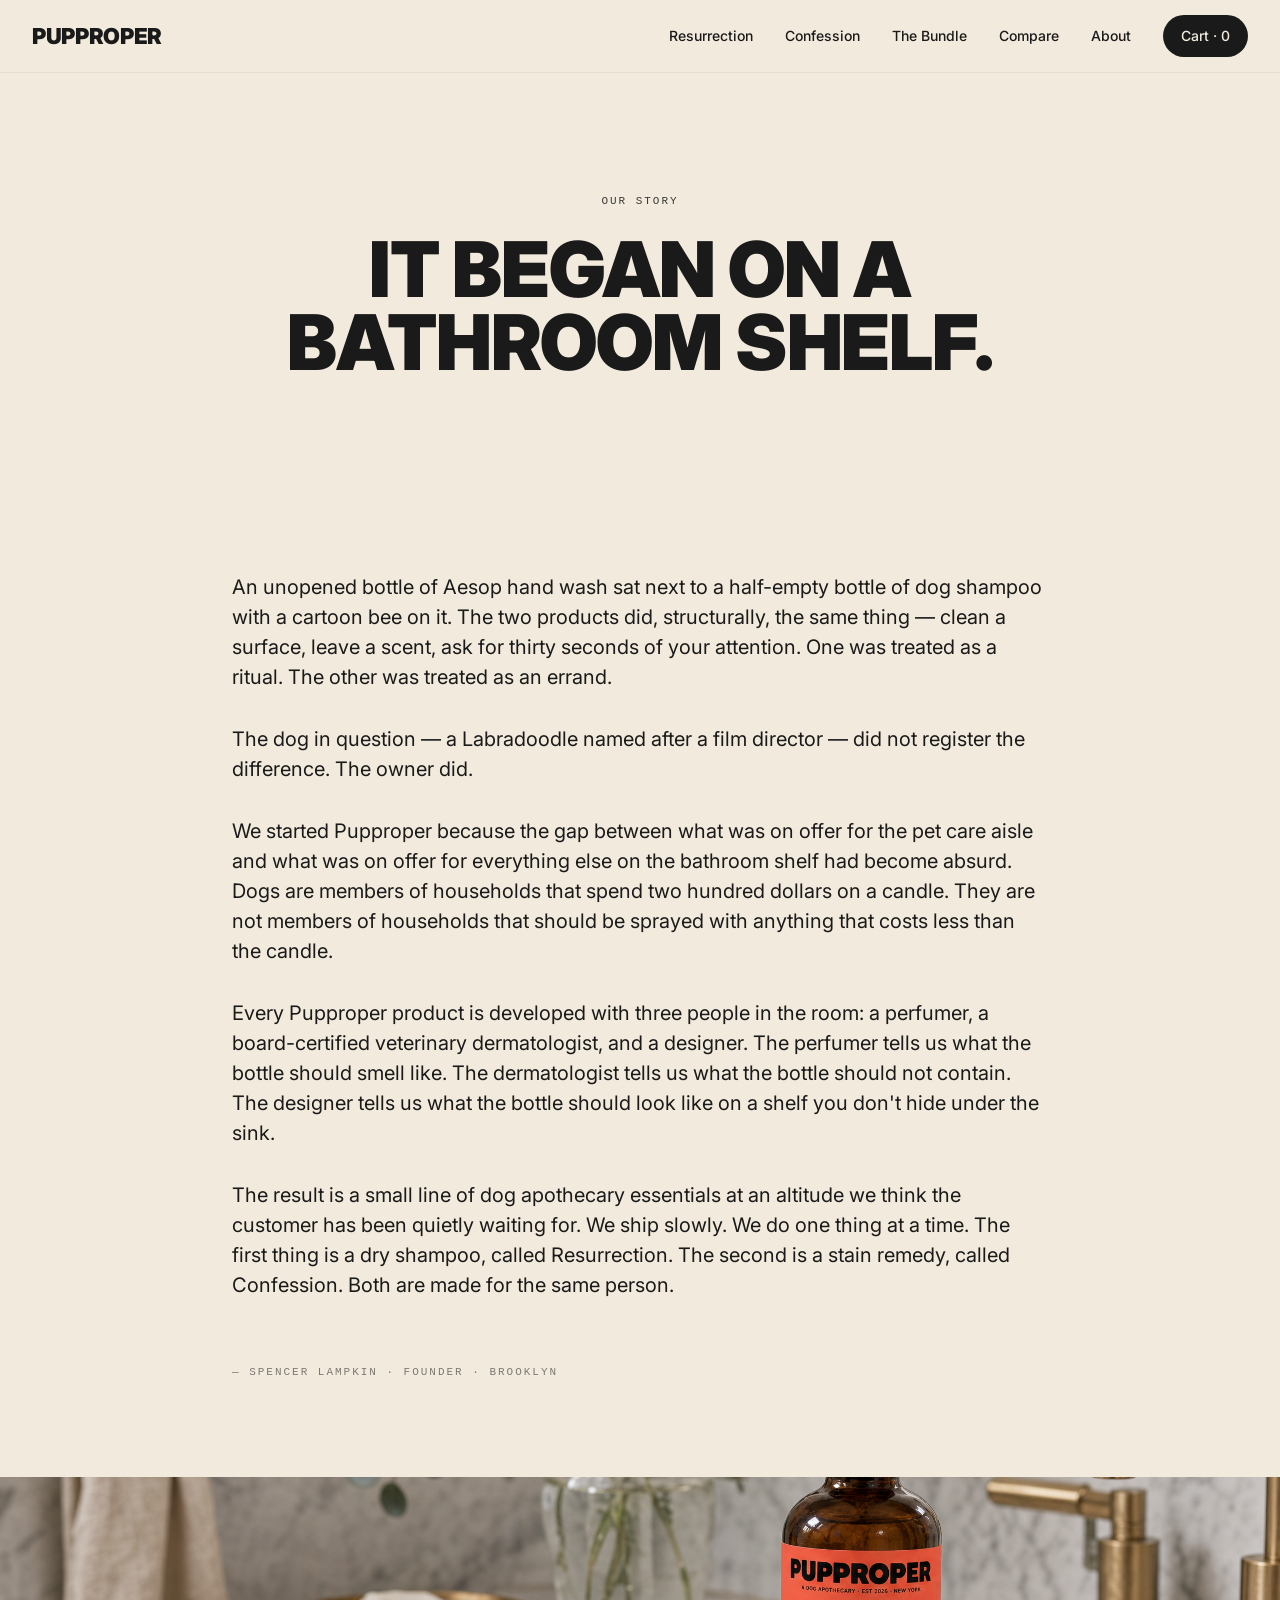
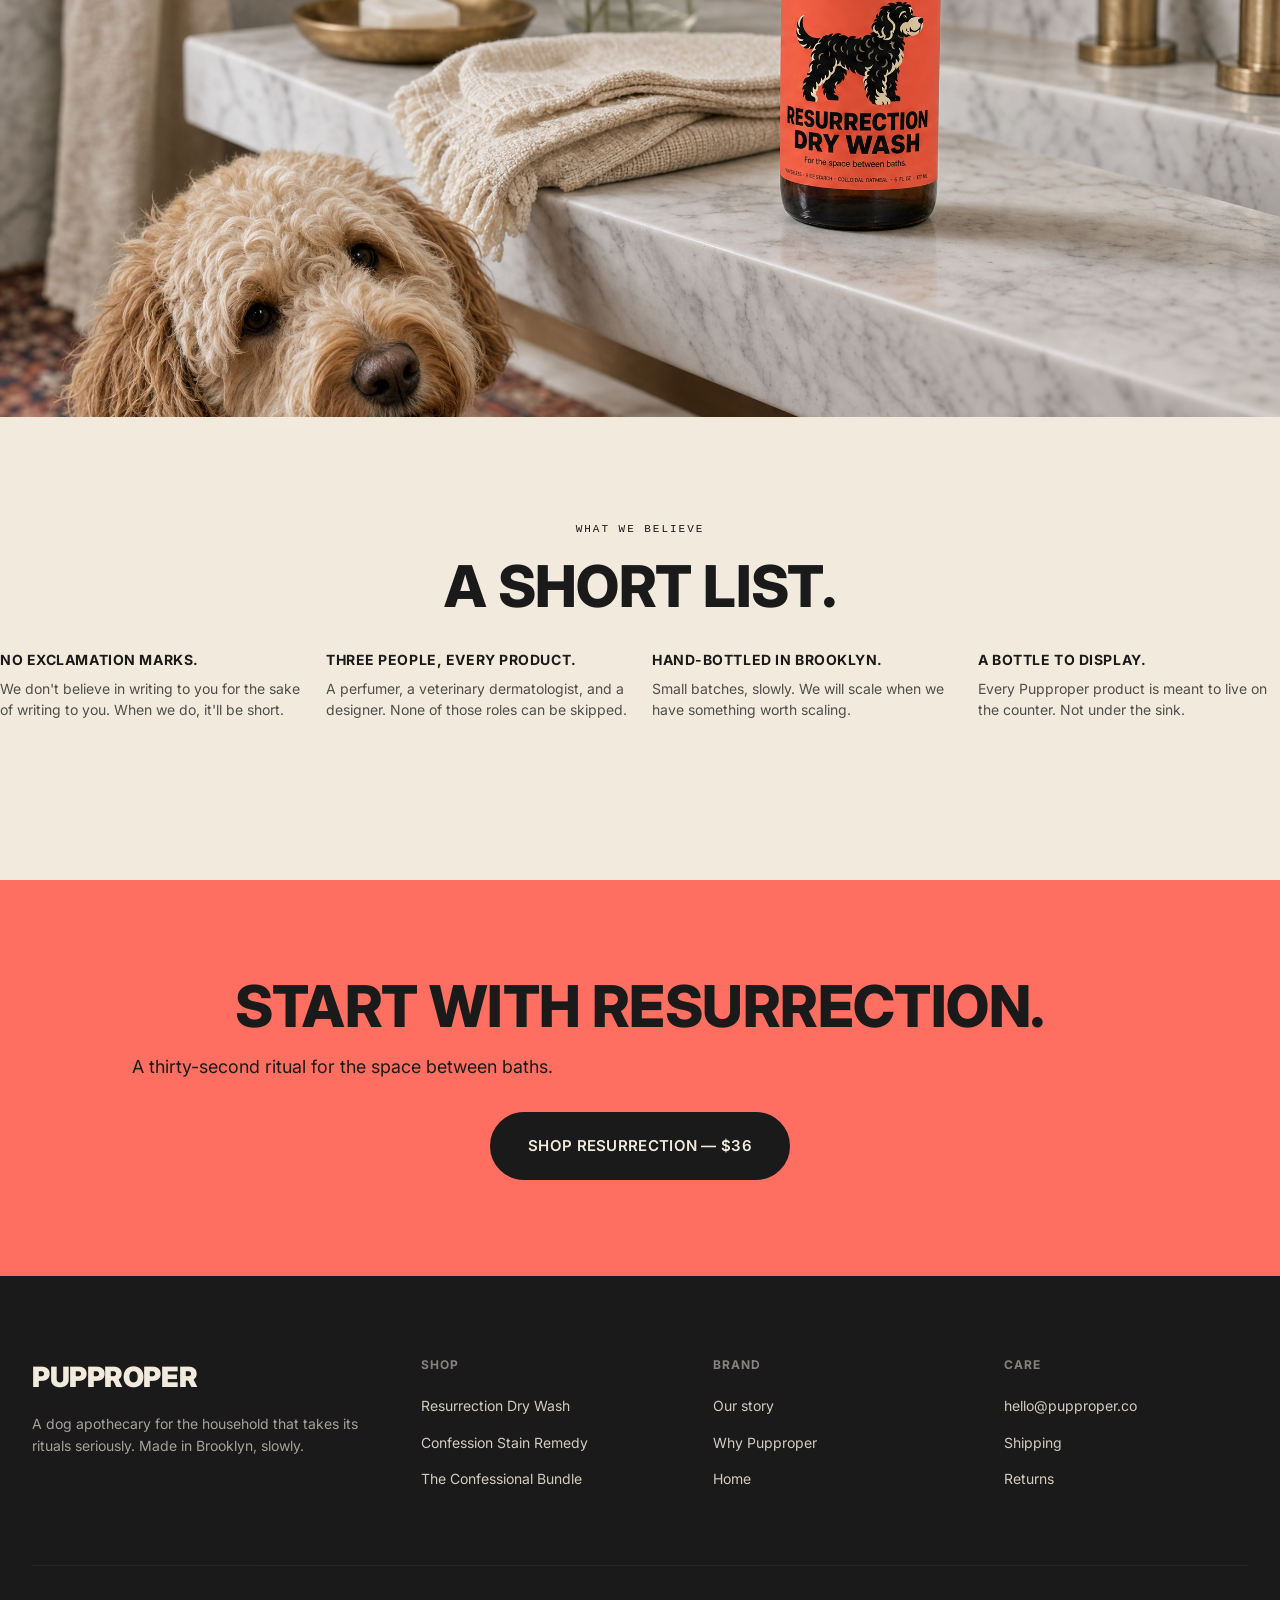
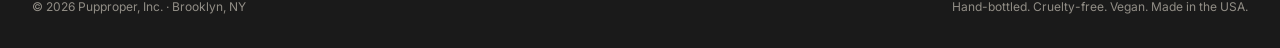
==== pages/about.html @ 0dcbd41e "Initial commit — Pupproper v3 brand-correct site - Bright coral hero (PMS 178C) with locked Resurrec" ====
<!DOCTYPE html>
<html lang="en">
<head>
  <meta charset="UTF-8" />
  <meta name="viewport" content="width=device-width, initial-scale=1.0" />
  <title>About — Pupproper</title>
  <meta name="description" content="Pupproper began on a bathroom shelf. An unopened bottle of Aesop sat next to a half-empty bottle of dog shampoo with a cartoon bee on it." />
  <link rel="preconnect" href="https://fonts.googleapis.com" />
  <link rel="preconnect" href="https://fonts.gstatic.com" crossorigin />
  <link href="https://fonts.googleapis.com/css2?family=Inter:wght@400;500;600;700;800;900&family=JetBrains+Mono:wght@500;600&display=swap" rel="stylesheet" />
  <link rel="stylesheet" href="../assets/css/main.css" />
</head>
<body>

  <header class="site-header">
    <div class="container site-header__inner">
      <a href="../index.html" class="site-header__logo">PUPPROPER</a>
      <nav class="site-nav">
        <a href="resurrection.html">Resurrection</a>
        <a href="confession.html">Confession</a>
        <a href="the-confessional.html">The Bundle</a>
        <a href="comparison.html">Compare</a>
        <a href="about.html">About</a>
        <a href="#" class="site-nav__cart">Cart · 0</a>
      </nav>
    </div>
  </header>

  <!-- HERO -->
  <section class="hero hero--cream">
    <div class="container">
      <div class="container-sm text-center">
        <p class="mono hero__eyebrow">Our Story</p>
        <h1 class="wordmark hero__title" style="font-size: clamp(48px, 6vw, 84px);">It began on a bathroom shelf.</h1>
      </div>
    </div>
  </section>

  <!-- FOUNDER NOTE -->
  <section class="section container">
    <div class="container-sm">
      <p class="body-lg">An unopened bottle of Aesop hand wash sat next to a half-empty bottle of dog shampoo with a cartoon bee on it. The two products did, structurally, the same thing — clean a surface, leave a scent, ask for thirty seconds of your attention. One was treated as a ritual. The other was treated as an errand.</p>

      <p class="body-lg mt-md">The dog in question — a Labradoodle named after a film director — did not register the difference. The owner did.</p>

      <p class="body-lg mt-md">We started Pupproper because the gap between what was on offer for the pet care aisle and what was on offer for everything else on the bathroom shelf had become absurd. Dogs are members of households that spend two hundred dollars on a candle. They are not members of households that should be sprayed with anything that costs less than the candle.</p>

      <p class="body-lg mt-md">Every Pupproper product is developed with three people in the room: a perfumer, a board-certified veterinary dermatologist, and a designer. The perfumer tells us what the bottle should smell like. The dermatologist tells us what the bottle should not contain. The designer tells us what the bottle should look like on a shelf you don't hide under the sink.</p>

      <p class="body-lg mt-md">The result is a small line of dog apothecary essentials at an altitude we think the customer has been quietly waiting for. We ship slowly. We do one thing at a time. The first thing is a dry shampoo, called Resurrection. The second is a stain remedy, called Confession. Both are made for the same person.</p>

      <p class="mono mt-lg" style="opacity: 0.55;">— Spencer Lampkin · Founder · Brooklyn</p>
    </div>
  </section>

  <!-- FOUNDER PHOTO -->
  <section class="bleed-image">
    <img src="../../images/creative/creative-v3-lifestyle-bathroom.png" alt="The marble bathroom counter with Resurrection and a Labradoodle" />
  </section>

  <!-- VALUES -->
  <section class="section container">
    <div class="text-center">
      <p class="mono section__eyebrow">What we believe</p>
      <h2 class="display section__title">A short list.</h2>
    </div>
    <div class="values" style="border-top: none; border-bottom: none; padding-top: 32px;">
      <div class="value">
        <h3 class="value__title">No exclamation marks.</h3>
        <p class="value__copy">We don't believe in writing to you for the sake of writing to you. When we do, it'll be short.</p>
      </div>
      <div class="value">
        <h3 class="value__title">Three people, every product.</h3>
        <p class="value__copy">A perfumer, a veterinary dermatologist, and a designer. None of those roles can be skipped.</p>
      </div>
      <div class="value">
        <h3 class="value__title">Hand-bottled in Brooklyn.</h3>
        <p class="value__copy">Small batches, slowly. We will scale when we have something worth scaling.</p>
      </div>
      <div class="value">
        <h3 class="value__title">A bottle to display.</h3>
        <p class="value__copy">Every Pupproper product is meant to live on the counter. Not under the sink.</p>
      </div>
    </div>
  </section>

  <!-- CTA -->
  <section class="section bg-coral">
    <div class="container text-center">
      <h2 class="display" style="font-size: clamp(36px, 4.5vw, 60px);">Start with Resurrection.</h2>
      <p class="section__lede mt-sm">A thirty-second ritual for the space between baths.</p>
      <a href="resurrection.html" class="btn btn--lg mt-md">Shop Resurrection — $36</a>
    </div>
  </section>

  <!-- FOOTER -->
  <footer class="site-footer">
    <div class="container">
      <div class="site-footer__grid">
        <div class="site-footer__brand">
          <div class="site-footer__logo">PUPPROPER</div>
          <p class="site-footer__lede">A dog apothecary for the household that takes its rituals seriously. Made in Brooklyn, slowly.</p>
        </div>
        <div class="site-footer__col">
          <p class="site-footer__col-title">Shop</p>
          <ul>
            <li><a href="resurrection.html">Resurrection Dry Wash</a></li>
            <li><a href="confession.html">Confession Stain Remedy</a></li>
            <li><a href="the-confessional.html">The Confessional Bundle</a></li>
          </ul>
        </div>
        <div class="site-footer__col">
          <p class="site-footer__col-title">Brand</p>
          <ul>
            <li><a href="about.html">Our story</a></li>
            <li><a href="comparison.html">Why Pupproper</a></li>
            <li><a href="../index.html">Home</a></li>
          </ul>
        </div>
        <div class="site-footer__col">
          <p class="site-footer__col-title">Care</p>
          <ul>
            <li><a href="mailto:hello@pupproper.co">hello@pupproper.co</a></li>
            <li><a href="#">Shipping</a></li>
            <li><a href="#">Returns</a></li>
          </ul>
        </div>
      </div>
      <div class="site-footer__bottom">
        <div>&copy; 2026 Pupproper, Inc. · Brooklyn, NY</div>
        <div>Hand-bottled. Cruelty-free. Vegan. Made in the USA.</div>
      </div>
    </div>
  </footer>

</body>
</html>
---- assets/css/main.css ----
/* ============================================================
   PUPPROPER — main.css
   Brand standards v3 locked
   Reference: brand/07-brand-standards-LOCKED-v3.md
   ============================================================ */

/* ---------- Reset + Base ---------- */
*, *::before, *::after { box-sizing: border-box; margin: 0; padding: 0; }
html { scroll-behavior: smooth; -webkit-text-size-adjust: 100%; }
body {
  font-family: 'Söhne', 'Inter', -apple-system, BlinkMacSystemFont, 'Helvetica Neue', sans-serif;
  font-weight: 400;
  font-size: 17px;
  line-height: 1.55;
  color: #1A1A1A;
  background: #F2EBDD;
  -webkit-font-smoothing: antialiased;
  -moz-osx-font-smoothing: grayscale;
}
img, video { max-width: 100%; height: auto; display: block; }
a { color: inherit; text-decoration: none; }
ul, ol { list-style: none; }

/* ---------- Brand Color Tokens ---------- */
:root {
  --ink: #1A1A1A;
  --cream: #F2EBDD;
  --amber: #A4632F;
  --ochre: #C8956D;
  --coral: #FF6F61;         /* Resurrection Dry Wash — PMS 178 C */
  --sage: #6CC24A;          /* Confession Stain Remedy — PMS 360 C */
  --mustard: #F2A900;       /* Hours Between Walks — PMS 130 C */
  --periwinkle: #9DA8C7;    /* The Long Goodbye — PMS 658 C */
  --terracotta: #D2693E;    /* Vespers — PMS 7416 C */
  --white: #FFFFFF;
}

/* ---------- Typography System ---------- */
.wordmark {
  font-family: 'Söhne Breit', 'GT Walsheim', 'Visby CF', 'Inter', sans-serif;
  font-weight: 900;
  letter-spacing: -0.015em;
  line-height: 0.95;
  text-transform: uppercase;
}
.display {
  font-family: 'Söhne Breit', 'GT Walsheim', 'Visby CF', 'Inter', sans-serif;
  font-weight: 800;
  letter-spacing: -0.01em;
  line-height: 1.05;
  text-transform: uppercase;
}
.headline {
  font-family: 'Söhne Breit', 'GT Walsheim', 'Inter', sans-serif;
  font-weight: 800;
  letter-spacing: -0.01em;
  line-height: 1.1;
}
.body { font-size: 17px; line-height: 1.55; }
.body-lg { font-size: 20px; line-height: 1.5; }
.mono {
  font-family: 'Söhne Mono', 'GT America Mono', 'Menlo', monospace;
  font-weight: 500;
  letter-spacing: 0.18em;
  text-transform: uppercase;
  font-size: 11px;
}
.script {
  font-family: 'Söhne', 'Inter', sans-serif;
  font-style: italic;
  font-weight: 400;
}

/* ---------- Layout primitives ---------- */
.container { width: 100%; max-width: 1280px; margin: 0 auto; padding: 0 32px; }
.container-sm { width: 100%; max-width: 880px; margin: 0 auto; padding: 0 32px; }
.section { padding: 96px 0; }
.section-lg { padding: 144px 0; }
.section-sm { padding: 64px 0; }

@media (max-width: 768px) {
  .container, .container-sm { padding: 0 20px; }
  .section { padding: 64px 0; }
  .section-lg { padding: 88px 0; }
}

/* ---------- Header ---------- */
.site-header {
  position: sticky; top: 0; z-index: 50;
  background: rgba(242, 235, 221, 0.92);
  backdrop-filter: blur(12px);
  -webkit-backdrop-filter: blur(12px);
  border-bottom: 1px solid rgba(26, 26, 26, 0.06);
}
.site-header__inner {
  display: flex; align-items: center; justify-content: space-between;
  height: 72px;
}
.site-header__logo {
  font-family: 'Söhne Breit', 'GT Walsheim', 'Inter', sans-serif;
  font-weight: 900;
  font-size: 22px;
  letter-spacing: -0.015em;
  text-transform: uppercase;
}
.site-nav { display: flex; gap: 32px; align-items: center; }
.site-nav a {
  font-size: 14px; font-weight: 500;
  position: relative;
  transition: opacity .2s ease;
}
.site-nav a:hover { opacity: 0.6; }
.site-nav__cart {
  display: inline-flex; align-items: center; gap: 6px;
  padding: 10px 18px;
  background: var(--ink); color: var(--cream);
  border-radius: 999px;
  font-size: 13px; font-weight: 600;
  transition: opacity .2s ease;
}
.site-nav__cart:hover { opacity: 0.85; }
@media (max-width: 768px) {
  .site-nav { gap: 18px; }
  .site-nav a:not(.site-nav__cart) { display: none; }
}

/* ---------- Hero ---------- */
.hero {
  background: var(--coral);
  color: var(--ink);
  padding: 120px 0 96px;
  position: relative;
  overflow: hidden;
}
.hero__grid {
  display: grid;
  grid-template-columns: 1.1fr 1fr;
  gap: 56px;
  align-items: center;
}
.hero__title {
  font-size: clamp(48px, 7vw, 96px);
}
.hero__eyebrow {
  margin-bottom: 24px;
  color: var(--ink);
  opacity: 0.85;
}
.hero__lede {
  margin-top: 28px;
  font-size: clamp(18px, 1.7vw, 22px);
  line-height: 1.45;
  max-width: 480px;
}
.hero__cta-row {
  display: flex; gap: 14px; margin-top: 36px; flex-wrap: wrap;
}
.hero__bottle { text-align: center; }
.hero__bottle img {
  max-height: 620px;
  width: auto;
  margin: 0 auto;
  filter: drop-shadow(0 35px 50px rgba(0,0,0,0.18));
}
@media (max-width: 900px) {
  .hero__grid { grid-template-columns: 1fr; gap: 32px; text-align: left; }
  .hero__bottle img { max-height: 480px; }
}

/* Variant heroes for SKU PDPs */
.hero--coral { background: var(--coral); }
.hero--sage { background: var(--sage); }
.hero--mustard { background: var(--mustard); }
.hero--cream { background: var(--cream); }
.hero--ink { background: var(--ink); color: var(--cream); }

/* ---------- Buttons ---------- */
.btn {
  display: inline-flex; align-items: center; gap: 8px;
  padding: 16px 28px;
  font-family: inherit; font-size: 14px; font-weight: 600;
  letter-spacing: 0.02em; text-transform: uppercase;
  border: 2px solid var(--ink); background: var(--ink); color: var(--cream);
  border-radius: 999px;
  cursor: pointer; transition: all .2s ease;
}
.btn:hover { opacity: 0.88; transform: translateY(-1px); }
.btn--outline { background: transparent; color: var(--ink); }
.btn--outline:hover { background: var(--ink); color: var(--cream); }
.btn--lg { padding: 20px 36px; font-size: 15px; }
.btn--block { width: 100%; justify-content: center; }

/* ---------- Section eyebrow + title combos ---------- */
.section__eyebrow {
  display: inline-block;
  margin-bottom: 18px;
}
.section__title {
  font-size: clamp(36px, 4.5vw, 60px);
}
.section__lede {
  max-width: 620px;
  margin-top: 18px;
  font-size: clamp(17px, 1.4vw, 19px);
  line-height: 1.55;
}
.section__center {
  text-align: center;
}
.section__center .section__lede { margin-left: auto; margin-right: auto; }

/* ---------- SKU Cards Grid ---------- */
.sku-grid {
  display: grid;
  grid-template-columns: repeat(2, 1fr);
  gap: 32px;
  margin-top: 64px;
}
.sku-card {
  display: flex; flex-direction: column;
  border-radius: 24px;
  padding: 40px 36px 36px;
  color: var(--ink);
  transition: transform .25s ease;
}
.sku-card:hover { transform: translateY(-4px); }
.sku-card--coral { background: var(--coral); }
.sku-card--sage { background: var(--sage); }
.sku-card--cream { background: var(--cream); border: 1px solid rgba(26,26,26,0.08); }
.sku-card__image {
  margin: -8px auto 24px;
  max-height: 360px;
  width: auto;
  filter: drop-shadow(0 20px 30px rgba(0,0,0,0.15));
}
.sku-card__name { font-size: 28px; margin-bottom: 10px; }
.sku-card__sku { margin-bottom: 14px; }
.sku-card__copy { font-size: 15px; line-height: 1.5; margin-bottom: 28px; opacity: 0.85; }
.sku-card__row {
  display: flex; align-items: center; justify-content: space-between;
  margin-top: auto;
}
.sku-card__price { font-size: 22px; font-weight: 700; }
.sku-card .btn { padding: 12px 22px; font-size: 13px; }
@media (max-width: 768px) {
  .sku-grid { grid-template-columns: 1fr; gap: 24px; }
}

/* ---------- Value Props Strip ---------- */
.values {
  display: grid; grid-template-columns: repeat(4, 1fr); gap: 24px;
  padding: 64px 0; border-top: 1px solid rgba(26,26,26,0.1); border-bottom: 1px solid rgba(26,26,26,0.1);
}
.value { text-align: left; }
.value__title { font-size: 14px; font-weight: 700; text-transform: uppercase; letter-spacing: 0.04em; margin-bottom: 8px; }
.value__copy { font-size: 14px; line-height: 1.5; opacity: 0.75; }
@media (max-width: 768px) {
  .values { grid-template-columns: repeat(2, 1fr); gap: 28px; }
}

/* ---------- Comparison Table ---------- */
.compare {
  width: 100%;
  border-collapse: collapse;
  margin-top: 48px;
  background: var(--cream);
  border: 1px solid rgba(26,26,26,0.1);
  border-radius: 16px;
  overflow: hidden;
}
.compare th, .compare td {
  padding: 22px 28px;
  text-align: left;
  border-bottom: 1px solid rgba(26,26,26,0.08);
  font-size: 15px;
}
.compare thead th {
  background: var(--ink); color: var(--cream);
  font-weight: 700; font-size: 14px; letter-spacing: 0.02em; text-transform: uppercase;
}
.compare tbody td:first-child { font-weight: 600; }
.compare .yes::before { content: "✓"; color: var(--ink); font-weight: 800; margin-right: 6px; }
.compare .no { opacity: 0.5; }
.compare .no::before { content: "×"; margin-right: 6px; font-weight: 800; }
.compare__highlight { background: rgba(255,111,97,0.12); }

/* ---------- Editorial Image Block ---------- */
.editorial-block {
  display: grid;
  grid-template-columns: 1fr 1fr;
  gap: 64px;
  align-items: center;
}
.editorial-block--reverse .editorial-block__copy { order: 2; }
.editorial-block__image img { border-radius: 16px; }
.editorial-block__copy h2 { font-size: clamp(32px, 3.8vw, 52px); margin-bottom: 20px; }
.editorial-block__copy p { font-size: 17px; line-height: 1.6; opacity: 0.85; }
.editorial-block__copy p + p { margin-top: 14px; }
@media (max-width: 900px) {
  .editorial-block { grid-template-columns: 1fr; gap: 32px; }
  .editorial-block--reverse .editorial-block__copy { order: 0; }
}

/* ---------- Full Bleed Image ---------- */
.bleed-image { width: 100%; }
.bleed-image img { width: 100%; height: clamp(360px, 60vh, 720px); object-fit: cover; display: block; }

/* ---------- Press Strip ---------- */
.press {
  display: grid; grid-template-columns: repeat(5, 1fr); gap: 32px; align-items: center;
  padding: 32px 0;
}
.press__logo {
  font-family: 'Söhne Breit', 'Inter', sans-serif;
  font-weight: 800; letter-spacing: -0.01em;
  font-size: 22px; text-align: center; opacity: 0.45;
}
@media (max-width: 768px) { .press { grid-template-columns: repeat(2, 1fr); gap: 24px; } }

/* ---------- PDP-specific ---------- */
.pdp {
  display: grid;
  grid-template-columns: 1.05fr 1fr;
  gap: 72px;
  padding: 64px 0 96px;
}
.pdp__gallery {
  display: grid;
  grid-template-columns: repeat(2, 1fr);
  gap: 16px;
}
.pdp__gallery img { border-radius: 12px; aspect-ratio: 3 / 4; object-fit: cover; }
.pdp__gallery img:first-child { grid-column: 1 / -1; aspect-ratio: 1 / 1; }
.pdp__info { position: sticky; top: 96px; align-self: start; }
.pdp__breadcrumb { margin-bottom: 22px; }
.pdp__name { font-size: clamp(36px, 4vw, 56px); margin-bottom: 10px; }
.pdp__sub { font-size: 18px; opacity: 0.7; margin-bottom: 32px; line-height: 1.5; }
.pdp__price-row { display: flex; align-items: baseline; gap: 12px; margin-bottom: 28px; }
.pdp__price { font-size: 32px; font-weight: 800; }
.pdp__size { font-size: 14px; opacity: 0.65; letter-spacing: 0.02em; text-transform: uppercase; }
.pdp__purchase { display: flex; flex-direction: column; gap: 12px; margin-bottom: 36px; }
.pdp__detail { margin-top: 36px; padding-top: 36px; border-top: 1px solid rgba(26,26,26,0.1); }
.pdp__detail-title { font-size: 14px; font-weight: 700; text-transform: uppercase; letter-spacing: 0.04em; margin-bottom: 14px; }
.pdp__detail-body { font-size: 15px; line-height: 1.55; opacity: 0.85; }
.pdp__list { list-style: disc; padding-left: 20px; margin-top: 8px; }
.pdp__list li { margin-bottom: 6px; font-size: 15px; line-height: 1.5; opacity: 0.85; }
.pdp__ingredients { font-style: italic; font-size: 14px; line-height: 1.6; opacity: 0.75; }

@media (max-width: 900px) {
  .pdp { grid-template-columns: 1fr; gap: 48px; padding: 32px 0 64px; }
  .pdp__info { position: static; }
}

/* ---------- Pain points strip ---------- */
.pain-points {
  display: grid;
  grid-template-columns: repeat(3, 1fr);
  gap: 32px;
  margin-top: 48px;
}
.pain-card {
  padding: 32px;
  background: var(--cream);
  border-radius: 16px;
  border: 1px solid rgba(26,26,26,0.06);
}
.pain-card__num {
  display: inline-block;
  margin-bottom: 14px;
  font-family: 'Söhne Mono', 'Menlo', monospace;
  font-size: 11px; font-weight: 600; letter-spacing: 0.16em; text-transform: uppercase;
  color: var(--coral);
}
.pain-card__quote {
  font-size: 18px; line-height: 1.5; margin-bottom: 18px; font-weight: 500;
}
.pain-card__source { font-size: 12px; letter-spacing: 0.04em; text-transform: uppercase; opacity: 0.55; margin-bottom: 18px; }
.pain-card__answer { font-size: 14px; line-height: 1.55; opacity: 0.85; border-top: 1px solid rgba(26,26,26,0.1); padding-top: 18px; }
.pain-card__answer strong { font-weight: 700; }
@media (max-width: 900px) { .pain-points { grid-template-columns: 1fr; gap: 20px; } }

/* ---------- Footer ---------- */
.site-footer {
  background: var(--ink); color: var(--cream);
  padding: 80px 0 32px;
}
.site-footer__grid {
  display: grid;
  grid-template-columns: 1.4fr 1fr 1fr 1fr;
  gap: 48px;
  margin-bottom: 64px;
}
.site-footer__brand { max-width: 360px; }
.site-footer__logo {
  font-family: 'Söhne Breit', 'Inter', sans-serif;
  font-weight: 900; font-size: 28px; letter-spacing: -0.015em; text-transform: uppercase;
  margin-bottom: 14px;
}
.site-footer__lede { font-size: 14px; line-height: 1.6; opacity: 0.65; margin-bottom: 24px; }
.site-footer__col-title { font-size: 12px; font-weight: 700; letter-spacing: 0.08em; text-transform: uppercase; margin-bottom: 18px; opacity: 0.5; }
.site-footer__col ul li { margin-bottom: 10px; }
.site-footer__col a { font-size: 14px; opacity: 0.85; transition: opacity .2s ease; }
.site-footer__col a:hover { opacity: 1; }
.site-footer__bottom { display: flex; justify-content: space-between; padding-top: 32px; border-top: 1px solid rgba(242,235,221,0.1); font-size: 12px; opacity: 0.55; }
@media (max-width: 900px) { .site-footer__grid { grid-template-columns: 1fr 1fr; gap: 32px; } }

/* ---------- Utility ---------- */
.text-center { text-align: center; }
.text-coral { color: var(--coral); }
.text-sage { color: var(--sage); }
.bg-coral { background: var(--coral); }
.bg-sage { background: var(--sage); }
.bg-cream { background: var(--cream); }
.bg-ink { background: var(--ink); color: var(--cream); }
.mt-sm { margin-top: 16px; } .mt-md { margin-top: 32px; } .mt-lg { margin-top: 64px; }
.mb-sm { margin-bottom: 16px; } .mb-md { margin-bottom: 32px; } .mb-lg { margin-bottom: 64px; }

/* ---------- Fade-in on Scroll ---------- */
.fade-in { opacity: 0; transform: translateY(20px); transition: opacity .8s ease, transform .8s ease; }
.fade-in.is-visible { opacity: 1; transform: translateY(0); }
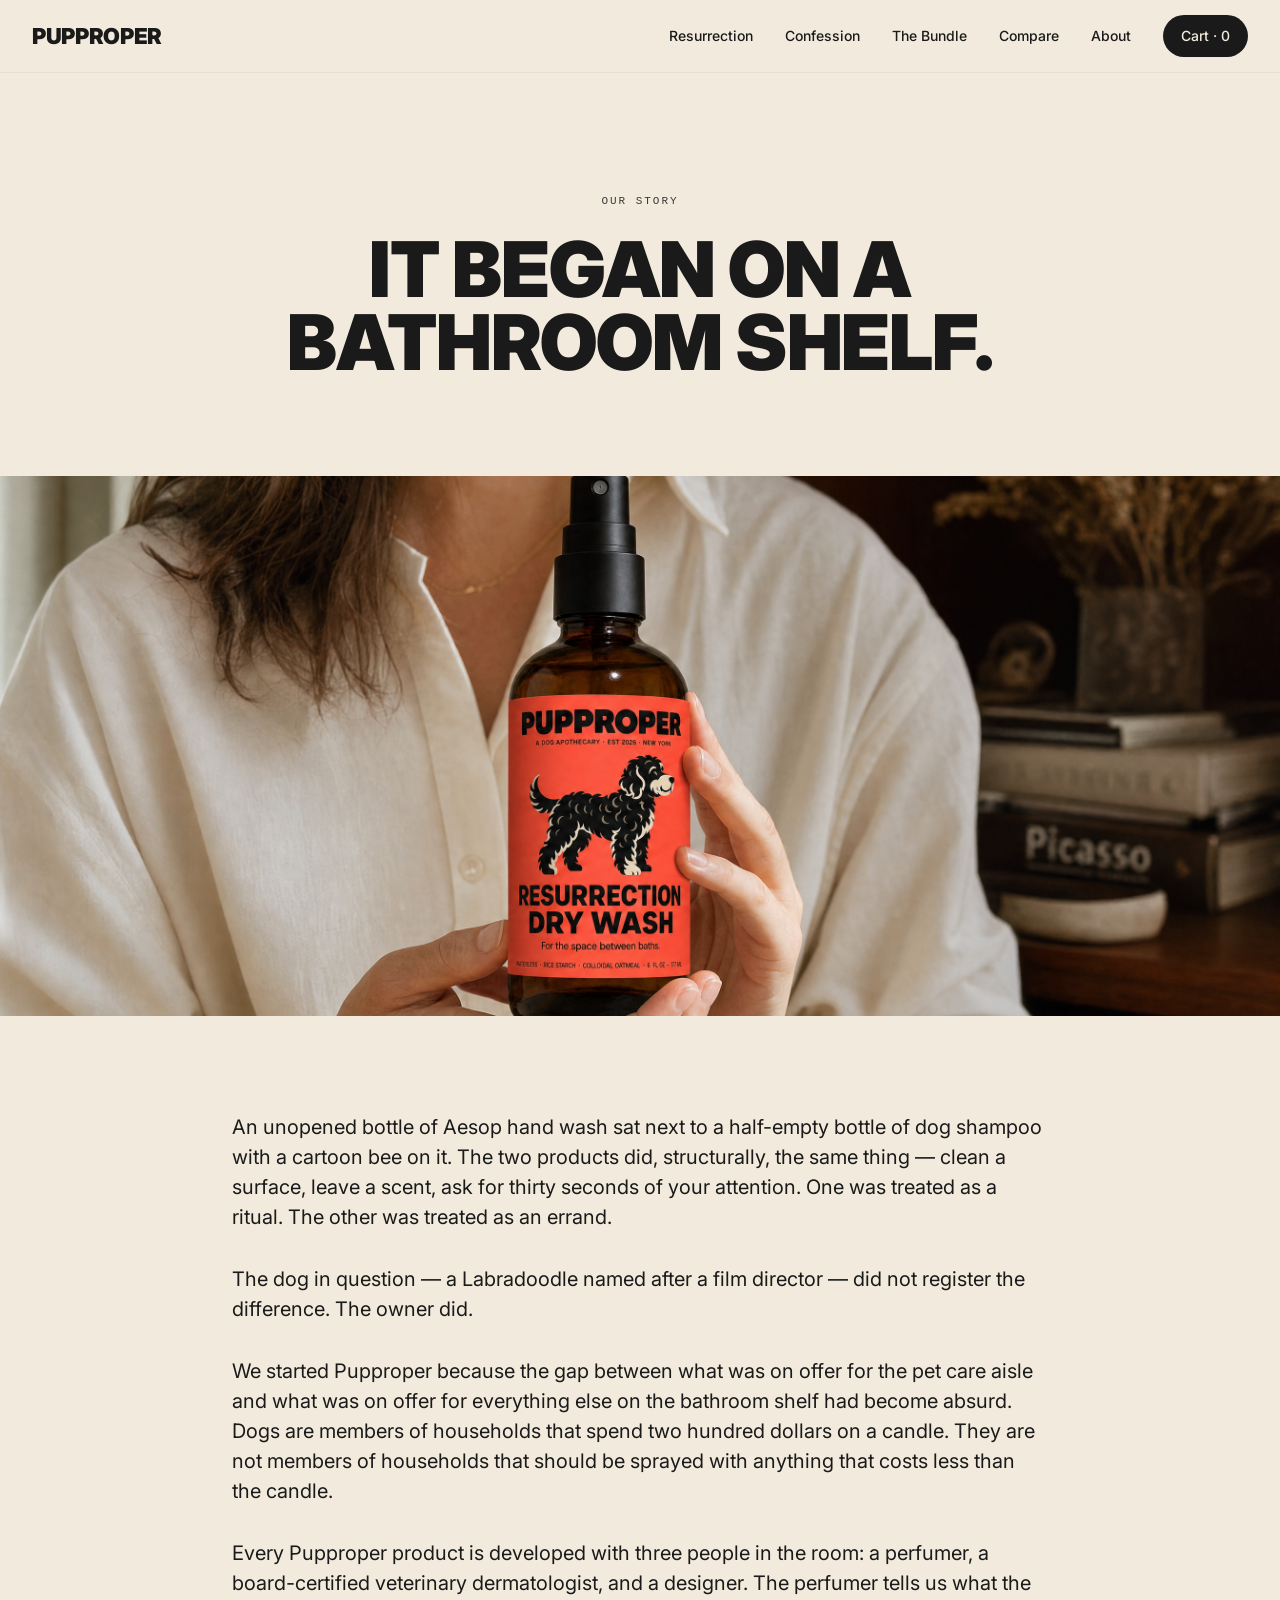
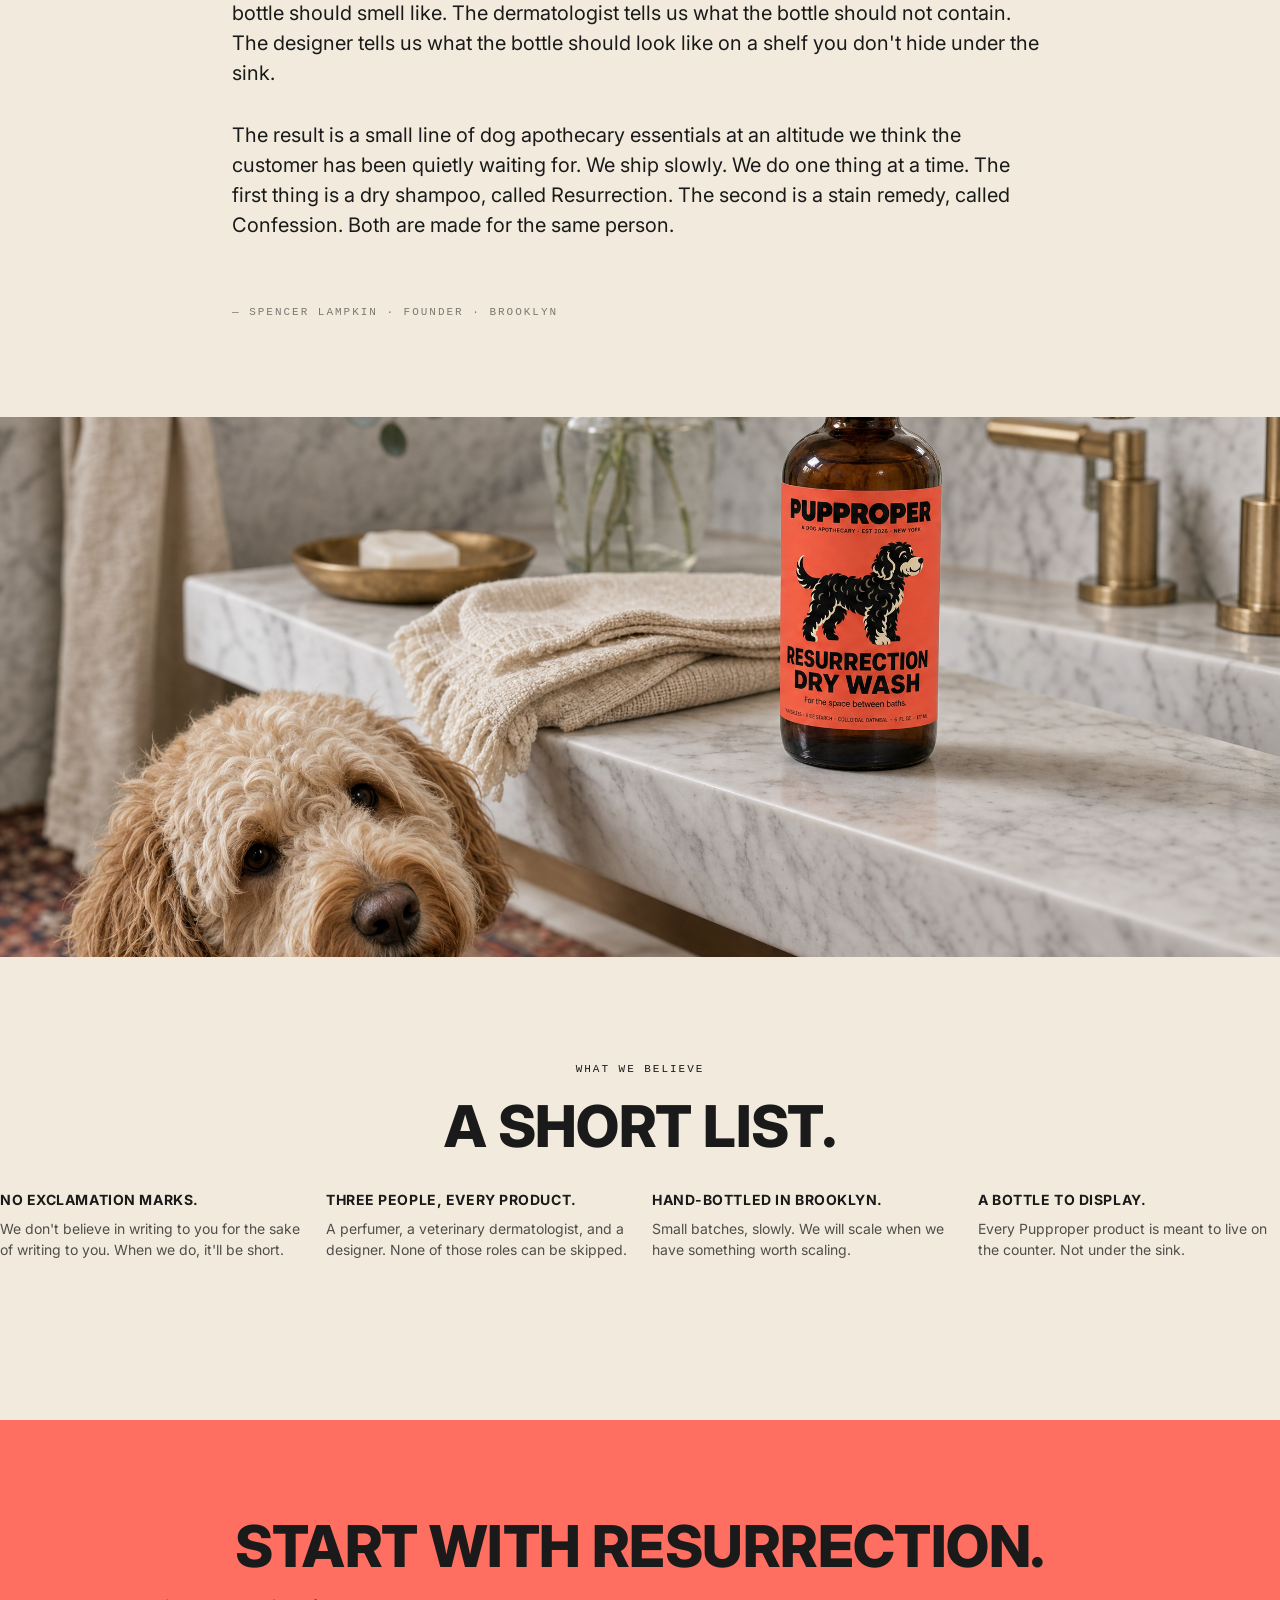
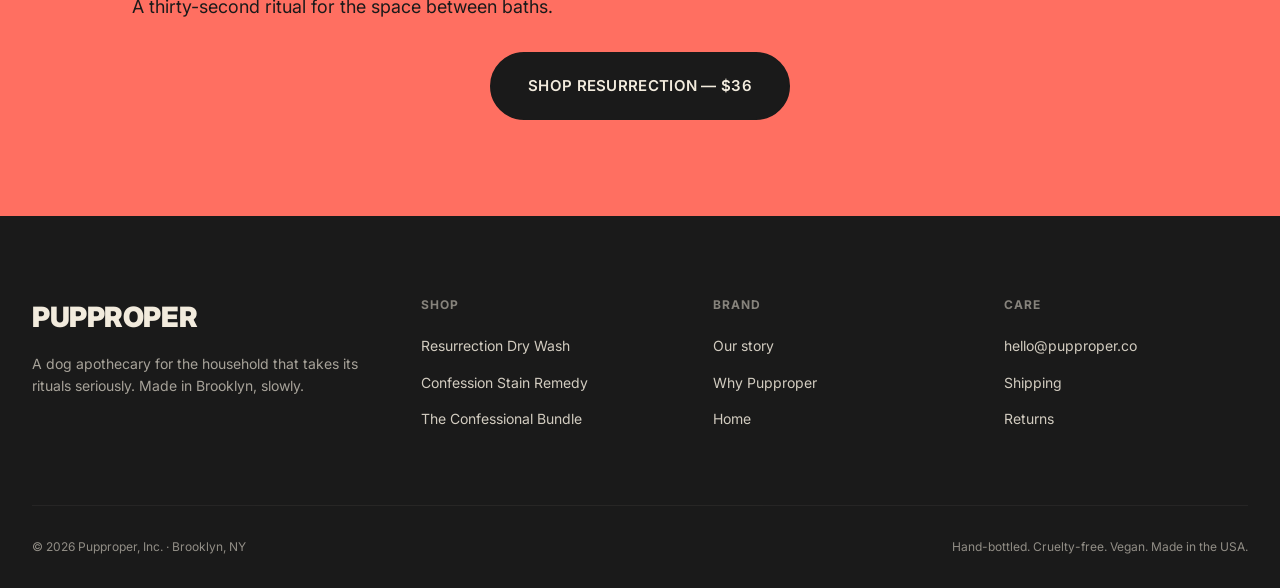
==== commit 6dc711d0: "Add v4 creative library: founder POV, ritual application, shelf-with-Aesop, ingredient flatlay, unbo" ====
--- a/pages/about.html
+++ b/pages/about.html
@@ -34,6 +34,11 @@
         <h1 class="wordmark hero__title" style="font-size: clamp(48px, 6vw, 84px);">It began on a bathroom shelf.</h1>
       </div>
     </div>
+  </section>
+
+  <!-- FOUNDER PORTRAIT BLEED -->
+  <section class="bleed-image">
+    <img src="../../images/creative/creative-v4-founder-pov.png" alt="A pair of hands cradling the Pupproper Resurrection Dry Wash bottle — founder POV" />
   </section>
 
   <!-- FOUNDER NOTE -->
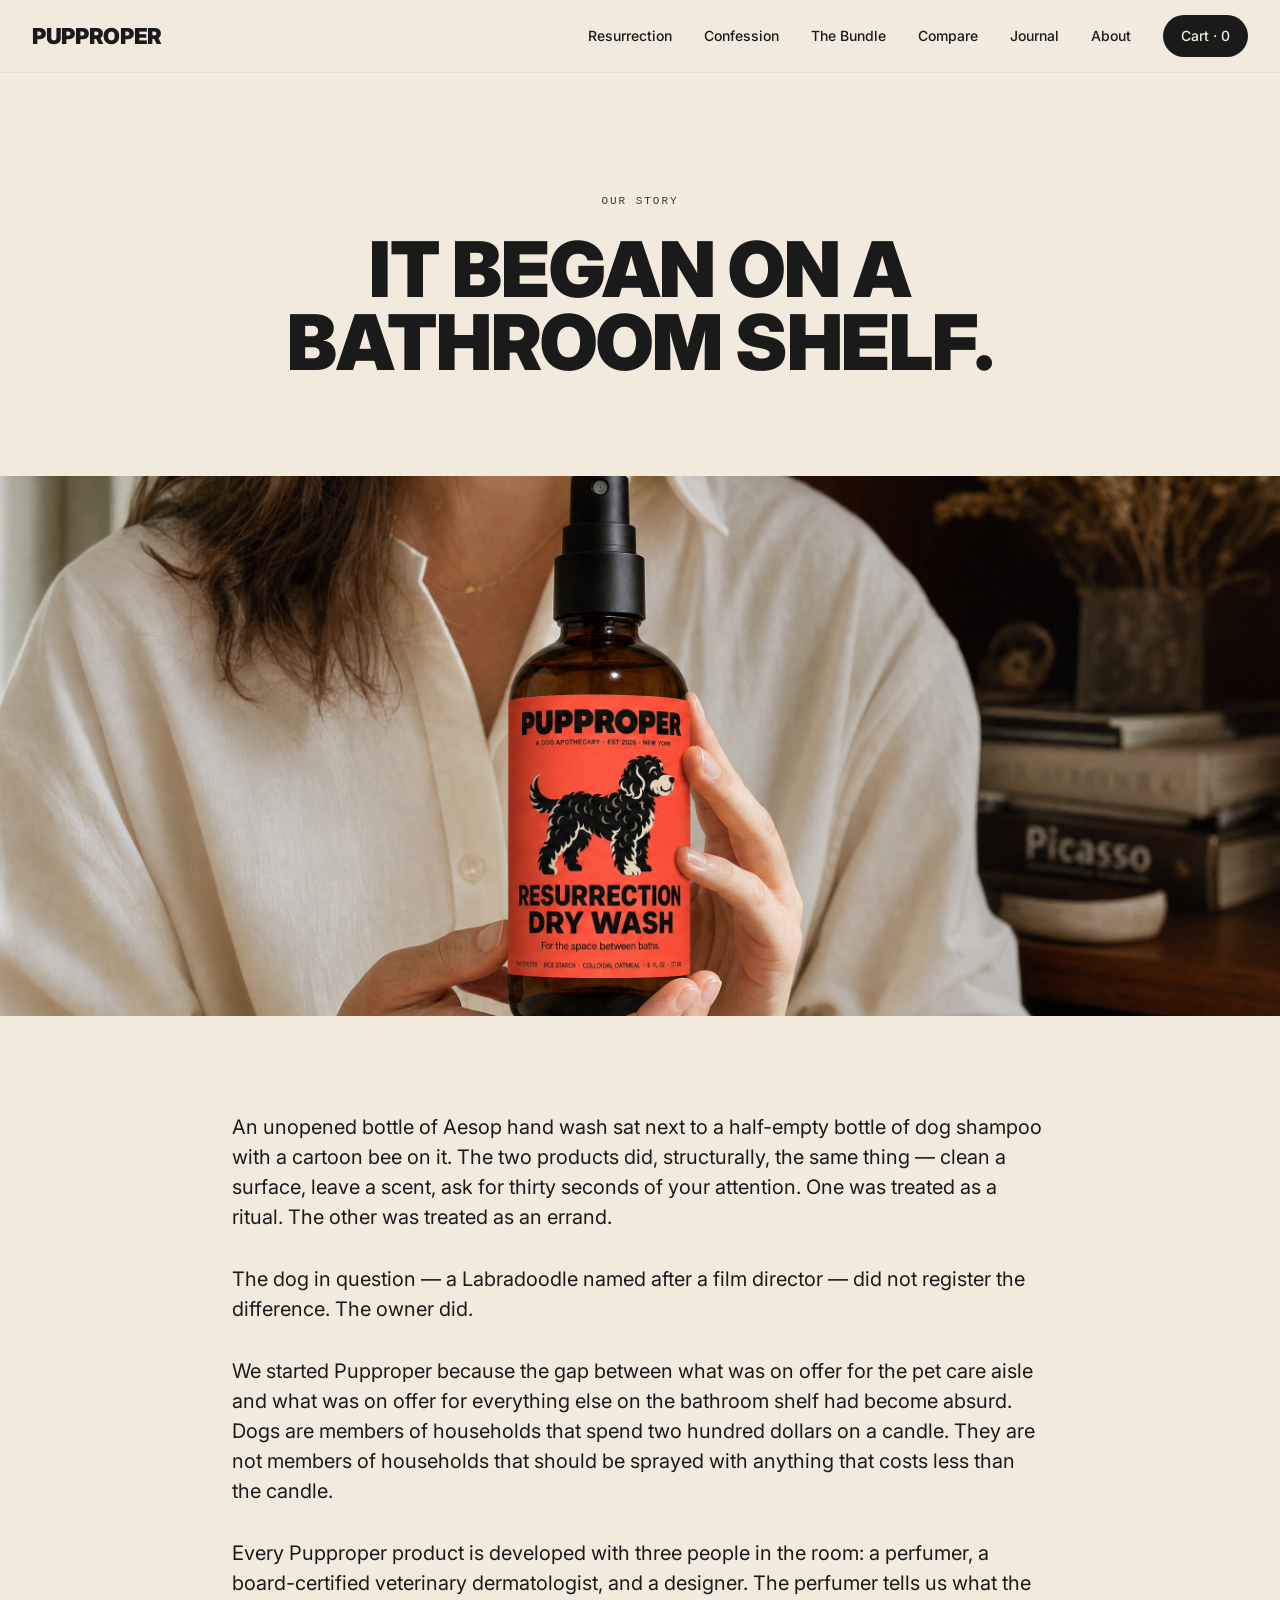
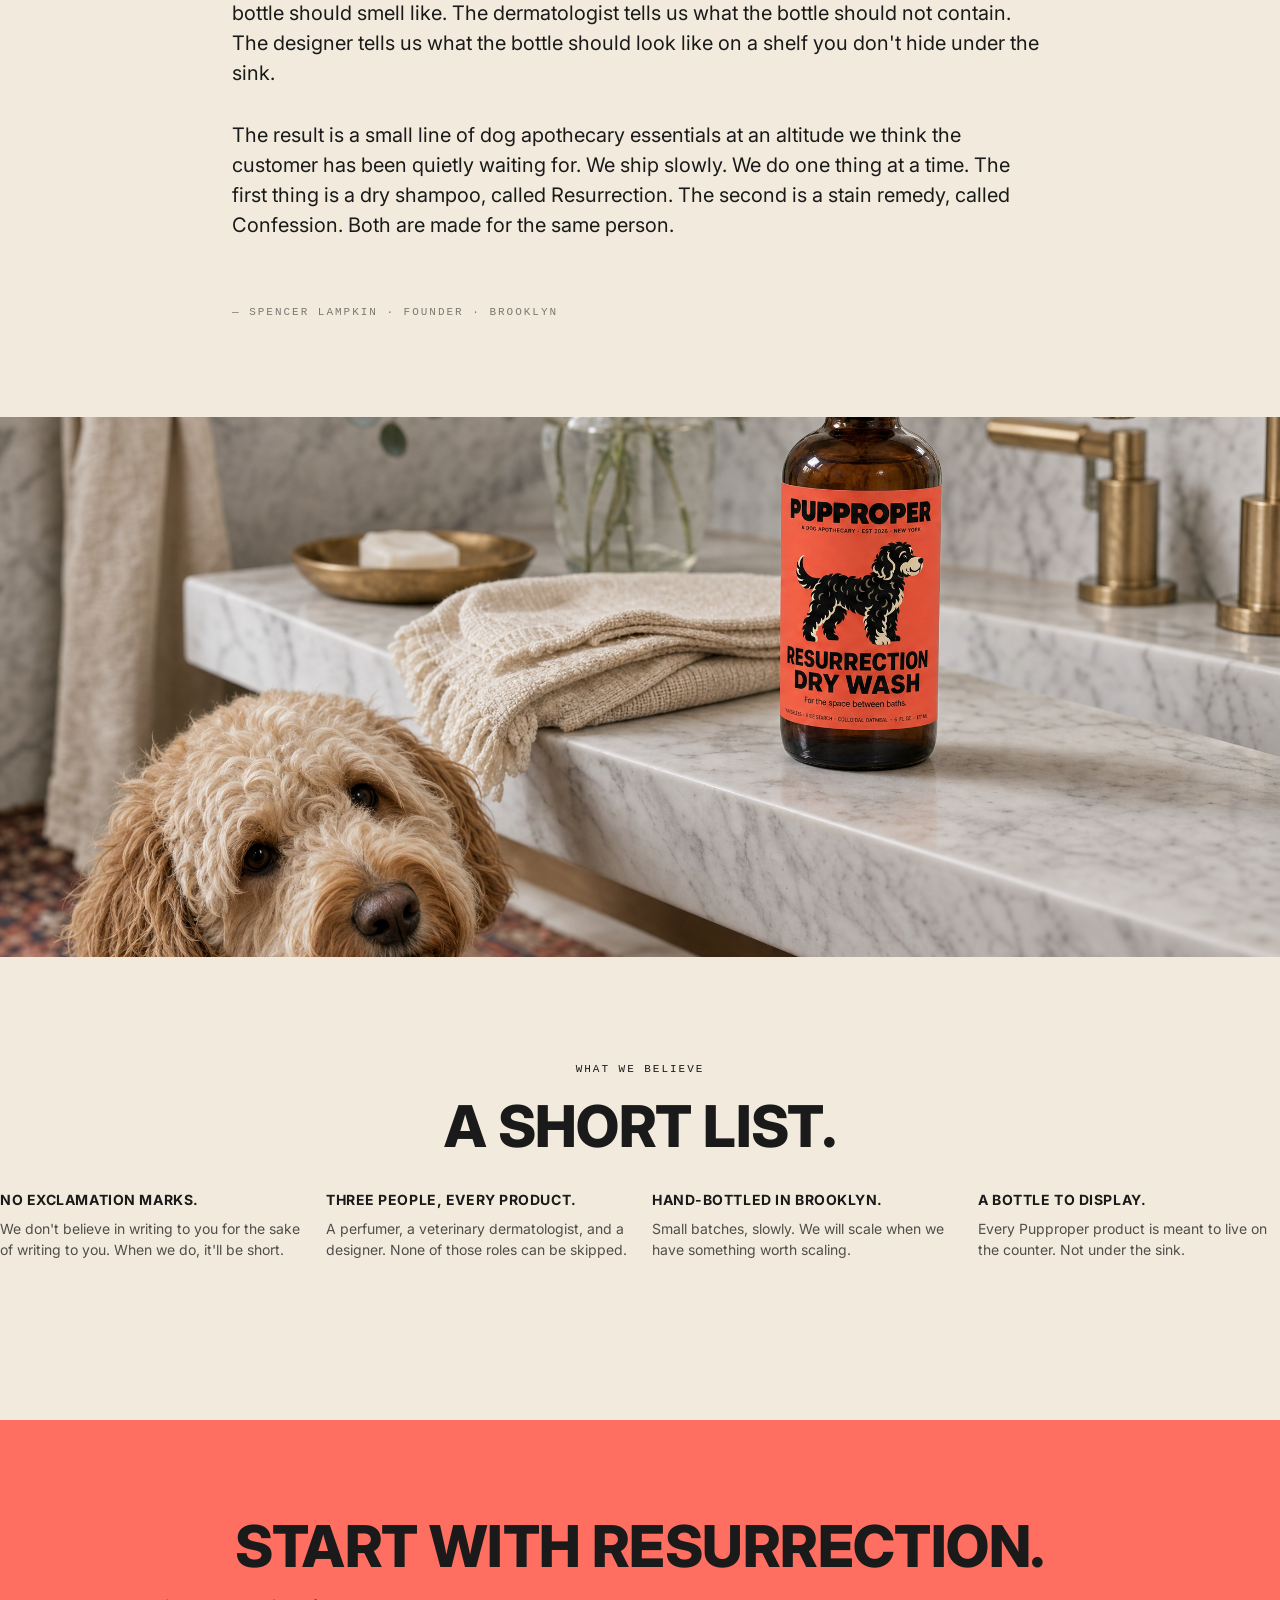
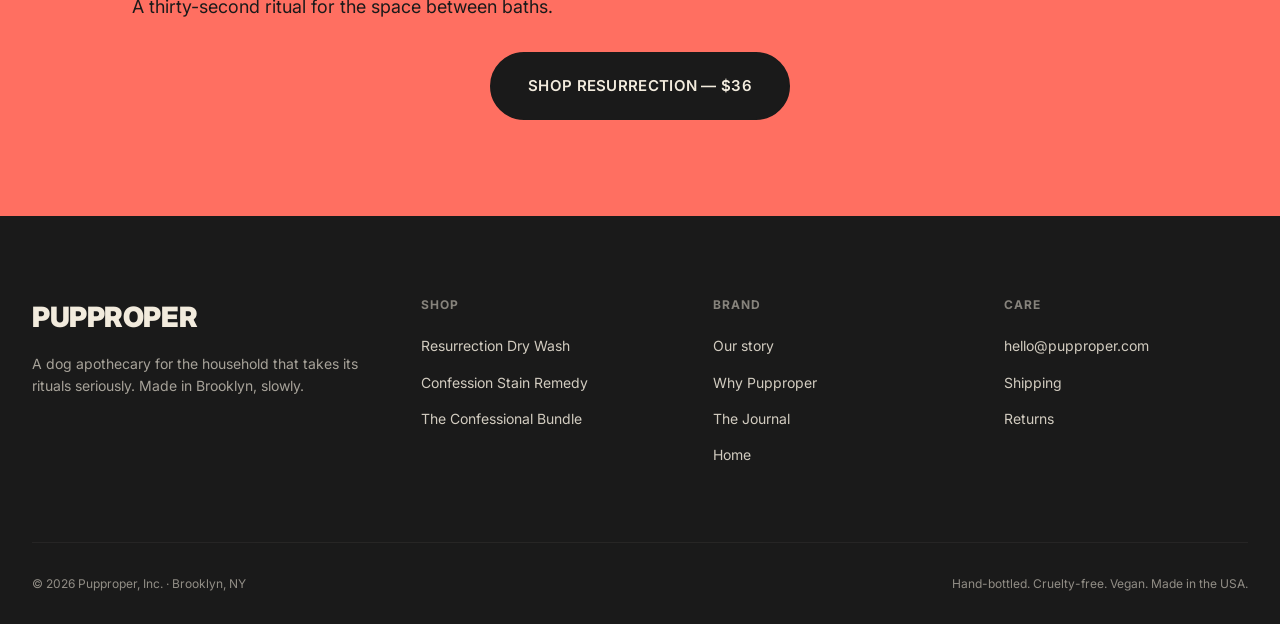
==== commit 0fb9e6e6: "Add /journal blog page · bundle promo cards · mobile optimization NEW PAGE: - pages/journal.html — e" ====
--- a/pages/about.html
+++ b/pages/about.html
@@ -20,6 +20,7 @@
         <a href="confession.html">Confession</a>
         <a href="the-confessional.html">The Bundle</a>
         <a href="comparison.html">Compare</a>
+        <a href="journal.html">Journal</a>
         <a href="about.html">About</a>
         <a href="#" class="site-nav__cart">Cart · 0</a>
       </nav>
@@ -119,13 +120,14 @@
           <ul>
             <li><a href="about.html">Our story</a></li>
             <li><a href="comparison.html">Why Pupproper</a></li>
+            <li><a href="journal.html">The Journal</a></li>
             <li><a href="../index.html">Home</a></li>
           </ul>
         </div>
         <div class="site-footer__col">
           <p class="site-footer__col-title">Care</p>
           <ul>
-            <li><a href="mailto:hello@pupproper.co">hello@pupproper.co</a></li>
+            <li><a href="mailto:hello@pupproper.com">hello@pupproper.com</a></li>
             <li><a href="#">Shipping</a></li>
             <li><a href="#">Returns</a></li>
           </ul>
@@ -138,5 +140,13 @@
     </div>
   </footer>
 
+  <!-- Pupproper site config + checkout shim -->
+  <script src="/assets/js/config.js"></script>
+  <script src="/assets/js/checkout.js"></script>
+  <!-- Meta Pixel — replace REPLACE_ME_PIXEL_ID in /assets/js/config.js -->
+  <script>
+  !function(f,b,e,v,n,t,s){if(f.fbq)return;n=f.fbq=function(){n.callMethod?n.callMethod.apply(n,arguments):n.queue.push(arguments)};if(!f._fbq)f._fbq=n;n.push=n;n.loaded=!0;n.version="2.0";n.queue=[];t=b.createElement(e);t.async=!0;t.src=v;s=b.getElementsByTagName(e)[0];s.parentNode.insertBefore(t,s)}(window,document,"script","https://connect.facebook.net/en_US/fbevents.js");
+  if(window.PUPPROPER_CONFIG&&window.PUPPROPER_CONFIG.META_PIXEL_ID&&window.PUPPROPER_CONFIG.META_PIXEL_ID.indexOf("REPLACE_ME")!==0){fbq("init",window.PUPPROPER_CONFIG.META_PIXEL_ID);fbq("track","PageView");}
+  </script>
 </body>
 </html>
--- a/assets/css/main.css
+++ b/assets/css/main.css
@@ -418,3 +418,166 @@
 /* ---------- Fade-in on Scroll ---------- */
 .fade-in { opacity: 0; transform: translateY(20px); transition: opacity .8s ease, transform .8s ease; }
 .fade-in.is-visible { opacity: 1; transform: translateY(0); }
+
+/* ---------- FAQ Accordion ---------- */
+.faq-list { display: flex; flex-direction: column; gap: 4px; }
+.faq-item {
+  border-bottom: 1px solid rgba(26, 26, 26, 0.12);
+  padding: 22px 4px;
+  cursor: pointer;
+  transition: background 0.18s;
+}
+.faq-item:first-child { border-top: 1px solid rgba(26, 26, 26, 0.12); }
+.faq-item summary {
+  position: relative;
+  list-style: none;
+  cursor: pointer;
+  font-family: 'Söhne Breit', 'GT Walsheim', 'Inter', sans-serif;
+  font-weight: 700;
+  font-size: clamp(18px, 1.8vw, 22px);
+  line-height: 1.3;
+  padding-right: 40px;
+  color: var(--ink);
+}
+.faq-item summary::-webkit-details-marker { display: none; }
+.faq-item summary::marker { display: none; }
+.faq-item summary::after {
+  content: "+";
+  position: absolute;
+  right: 4px;
+  top: 50%;
+  transform: translateY(-50%);
+  font-family: 'Söhne Mono', 'JetBrains Mono', monospace;
+  font-size: 22px;
+  font-weight: 400;
+  opacity: 0.55;
+  transition: transform 0.2s, opacity 0.2s;
+}
+.faq-item[open] summary::after { content: "−"; opacity: 1; }
+.faq-item[open] summary { color: var(--coral); }
+.faq-item p {
+  margin-top: 16px;
+  font-size: 16px;
+  line-height: 1.65;
+  opacity: 0.85;
+  max-width: 720px;
+}
+
+
+/* ============================================================
+   MOBILE OPTIMIZATION — refinement passes
+   ============================================================ */
+
+/* Tighter hero on small screens */
+@media (max-width: 640px) {
+  .hero { padding: 56px 0 48px; }
+  .hero__title { font-size: clamp(36px, 10vw, 56px); }
+  .hero__lede { font-size: 16px; }
+  .hero__cta-row .btn { width: 100%; justify-content: center; }
+  .hero__bottle img { max-height: 380px; }
+  .hero__eyebrow { font-size: 10px; }
+}
+
+/* Section spacing tightens on mobile */
+@media (max-width: 640px) {
+  .section { padding: 48px 0; }
+  .section__title { font-size: clamp(28px, 7vw, 40px); }
+  .section__lede { font-size: 15px; line-height: 1.55; }
+  .editorial-block__copy h2 { font-size: clamp(26px, 6.5vw, 36px); }
+}
+
+/* Mobile nav — hide secondary links but keep cart */
+@media (max-width: 768px) {
+  .site-header__inner { height: 60px; }
+  .site-header__logo { font-size: 18px; }
+  .site-nav { gap: 12px; }
+  .site-nav__cart { padding: 8px 14px; font-size: 12px; }
+}
+
+/* Comparison table — make it horizontally scrollable on tiny screens */
+@media (max-width: 640px) {
+  .compare {
+    display: block;
+    overflow-x: auto;
+    -webkit-overflow-scrolling: touch;
+    white-space: nowrap;
+    font-size: 13px;
+  }
+  .compare thead, .compare tbody, .compare tr { display: table; width: 100%; }
+  .compare th, .compare td { padding: 14px 12px; font-size: 12px; white-space: normal; }
+}
+
+/* SKU cards stack cleanly */
+@media (max-width: 640px) {
+  .sku-card { padding: 28px 22px 22px; border-radius: 18px; }
+  .sku-card__image { max-height: 260px; }
+  .sku-card__name { font-size: 24px; }
+  .sku-card__price { font-size: 20px; }
+}
+
+/* PDP gallery scales down */
+@media (max-width: 640px) {
+  .pdp { gap: 32px; padding: 24px 0 48px; }
+  .pdp__gallery { gap: 12px; }
+  .pdp__name { font-size: clamp(28px, 7vw, 40px); }
+  .pdp__price { font-size: 26px; }
+  .pdp__sub { font-size: 16px; }
+  .pdp__detail { padding-top: 28px; margin-top: 28px; }
+  .pdp__detail-title { font-size: 12px; }
+}
+
+/* Footer mobile spacing */
+@media (max-width: 640px) {
+  .site-footer { padding: 56px 0 24px; }
+  .site-footer__grid { gap: 28px; margin-bottom: 32px; }
+  .site-footer__bottom { flex-direction: column; gap: 8px; font-size: 11px; }
+}
+
+/* FAQ touch targets — bigger tap area on mobile */
+@media (max-width: 640px) {
+  .faq-item { padding: 18px 4px; }
+  .faq-item summary { font-size: 17px; padding-right: 36px; }
+  .faq-item p { font-size: 15px; }
+}
+
+/* Pain points stack with breathing room */
+@media (max-width: 640px) {
+  .pain-points { margin-top: 32px; gap: 16px; }
+  .pain-card { padding: 24px 22px; border-radius: 12px; }
+  .pain-card__quote { font-size: 16px; }
+  .pain-card__answer { font-size: 13px; }
+}
+
+/* Hero variant — about page cream hero */
+@media (max-width: 640px) {
+  .hero--cream .hero__title { font-size: clamp(34px, 9vw, 56px) !important; }
+}
+
+/* Container padding tighter on mobile */
+@media (max-width: 480px) {
+  .container, .container-sm { padding: 0 16px; }
+}
+
+/* Bundle floating cross-sell card */
+.bundle-promo {
+  display: grid;
+  grid-template-columns: 1fr 1.4fr;
+  background: linear-gradient(135deg, var(--coral) 0%, var(--sage) 100%);
+  border-radius: 20px;
+  overflow: hidden;
+  margin: 32px 0;
+}
+.bundle-promo__image { background: var(--cream-2, var(--cream)); position: relative; }
+.bundle-promo__image img { width: 100%; height: 100%; object-fit: cover; }
+.bundle-promo__copy { padding: 36px 36px 32px; color: var(--ink); }
+.bundle-promo__eyebrow { font-family: 'Söhne Mono','JetBrains Mono',monospace; font-size: 11px; letter-spacing: 0.16em; text-transform: uppercase; opacity: 0.7; margin-bottom: 10px; }
+.bundle-promo__title { font-family: 'Söhne Breit','Inter',sans-serif; font-weight: 800; font-size: clamp(24px, 3vw, 32px); line-height: 1.15; margin-bottom: 12px; }
+.bundle-promo__copy p { font-size: 15px; line-height: 1.55; opacity: 0.85; margin-bottom: 18px; }
+.bundle-promo__price { display: inline-flex; align-items: baseline; gap: 8px; margin-bottom: 18px; }
+.bundle-promo__price .save { font-size: 14px; opacity: 0.7; text-decoration: line-through; }
+.bundle-promo__price .now { font-size: 22px; font-weight: 700; }
+@media (max-width: 768px) {
+  .bundle-promo { grid-template-columns: 1fr; }
+  .bundle-promo__image { aspect-ratio: 5 / 3; }
+  .bundle-promo__copy { padding: 28px 24px 26px; }
+}
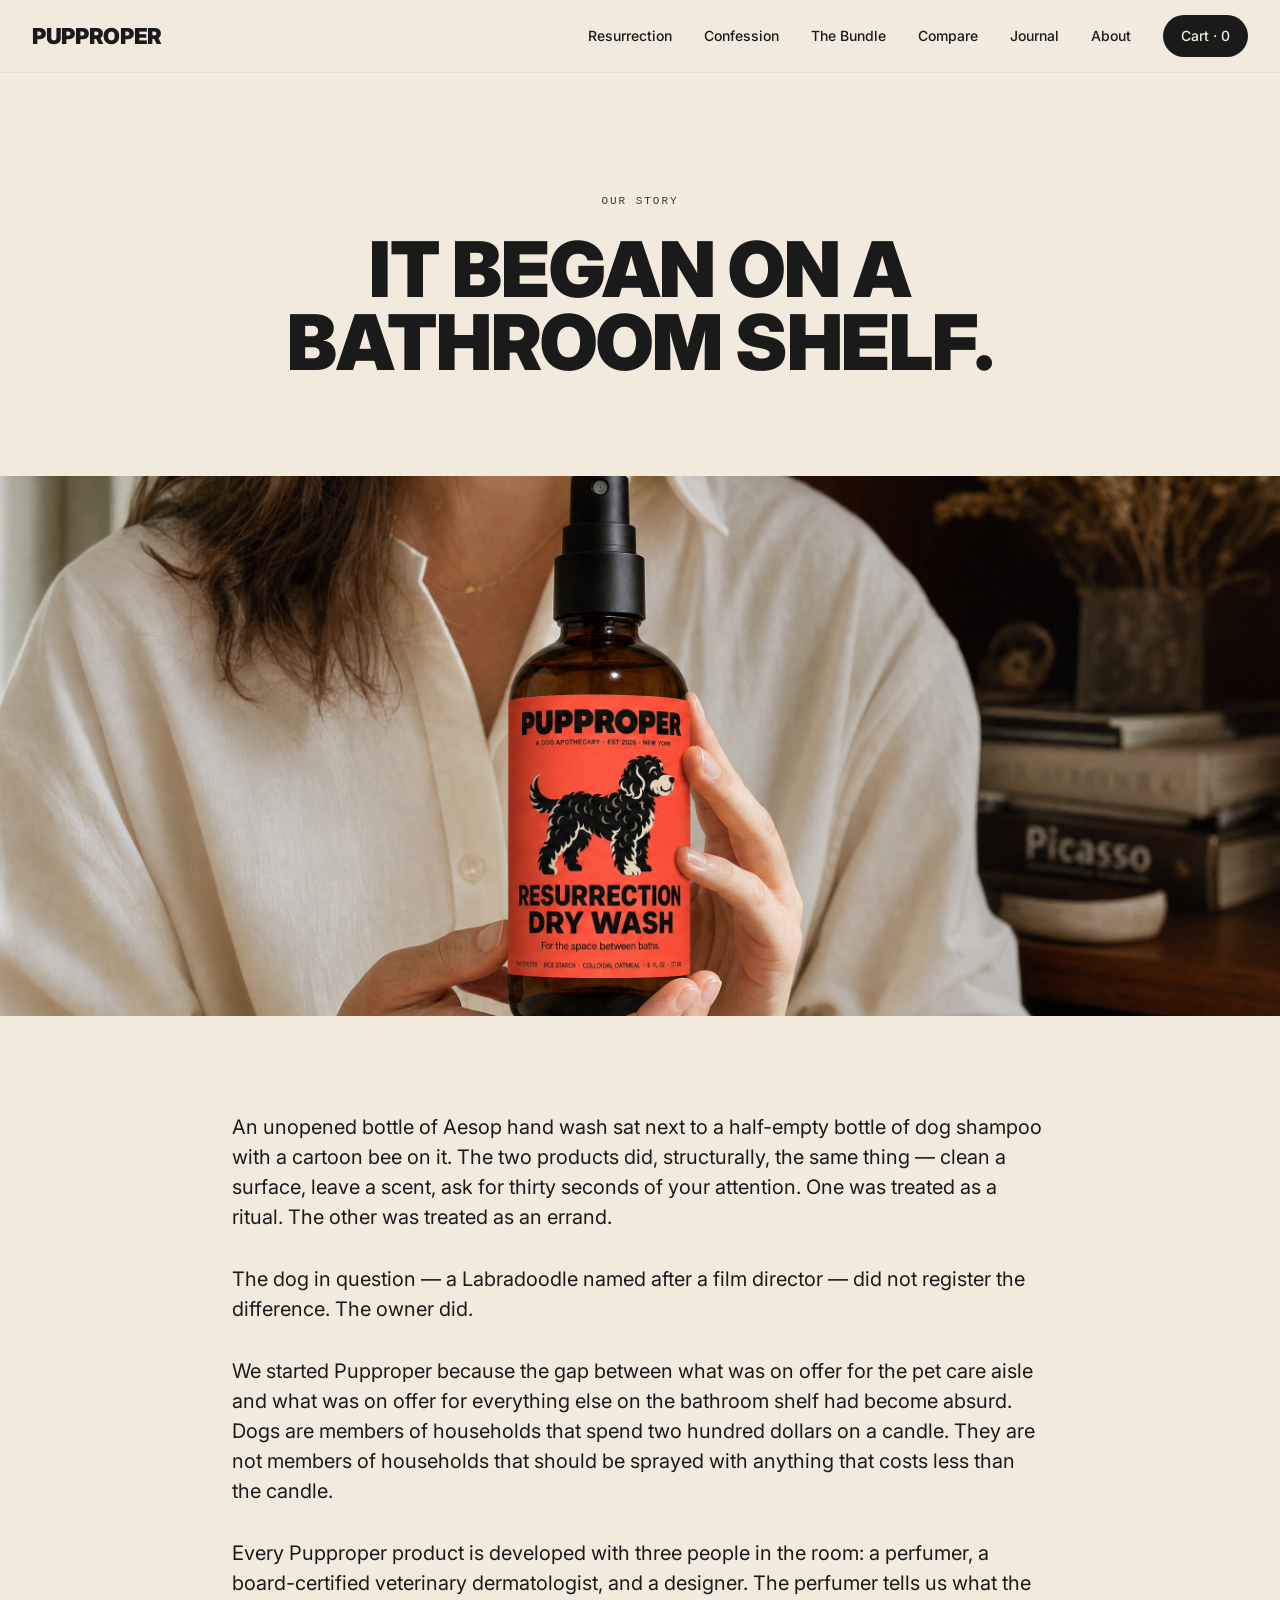
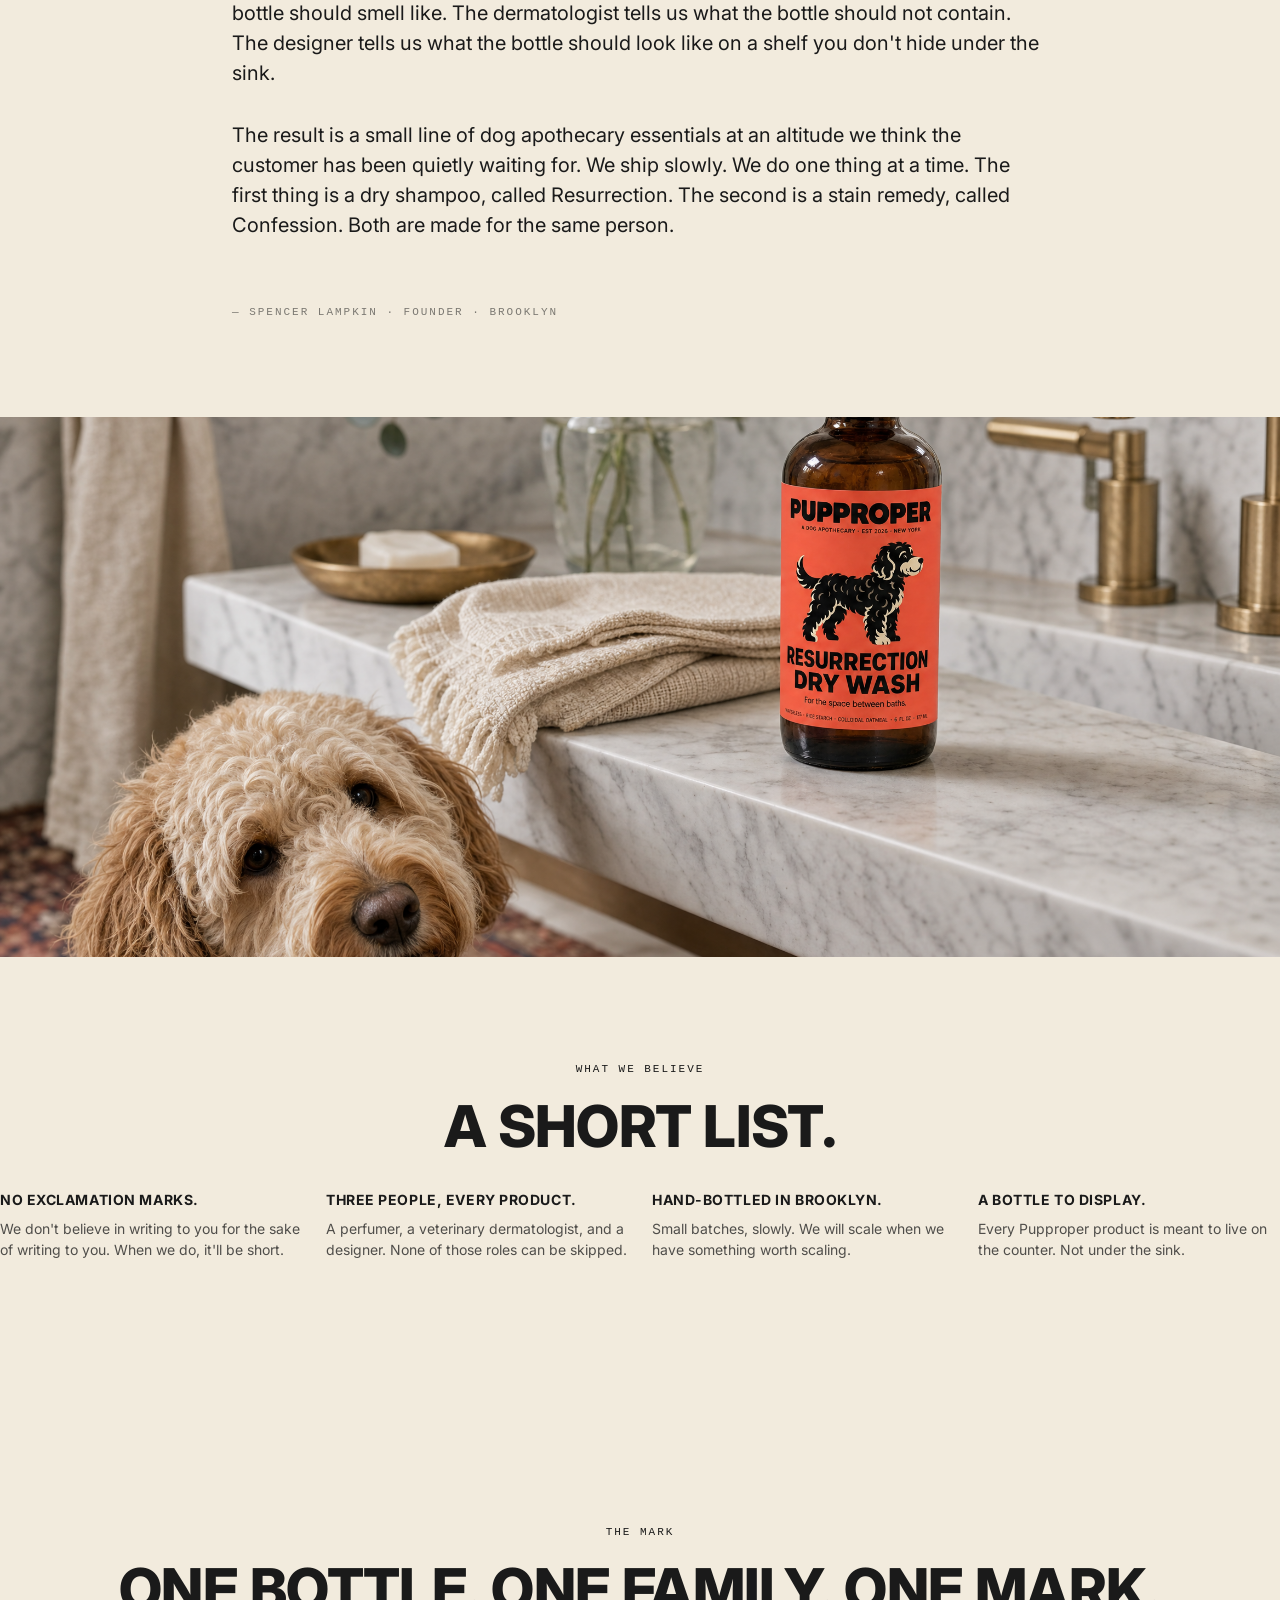
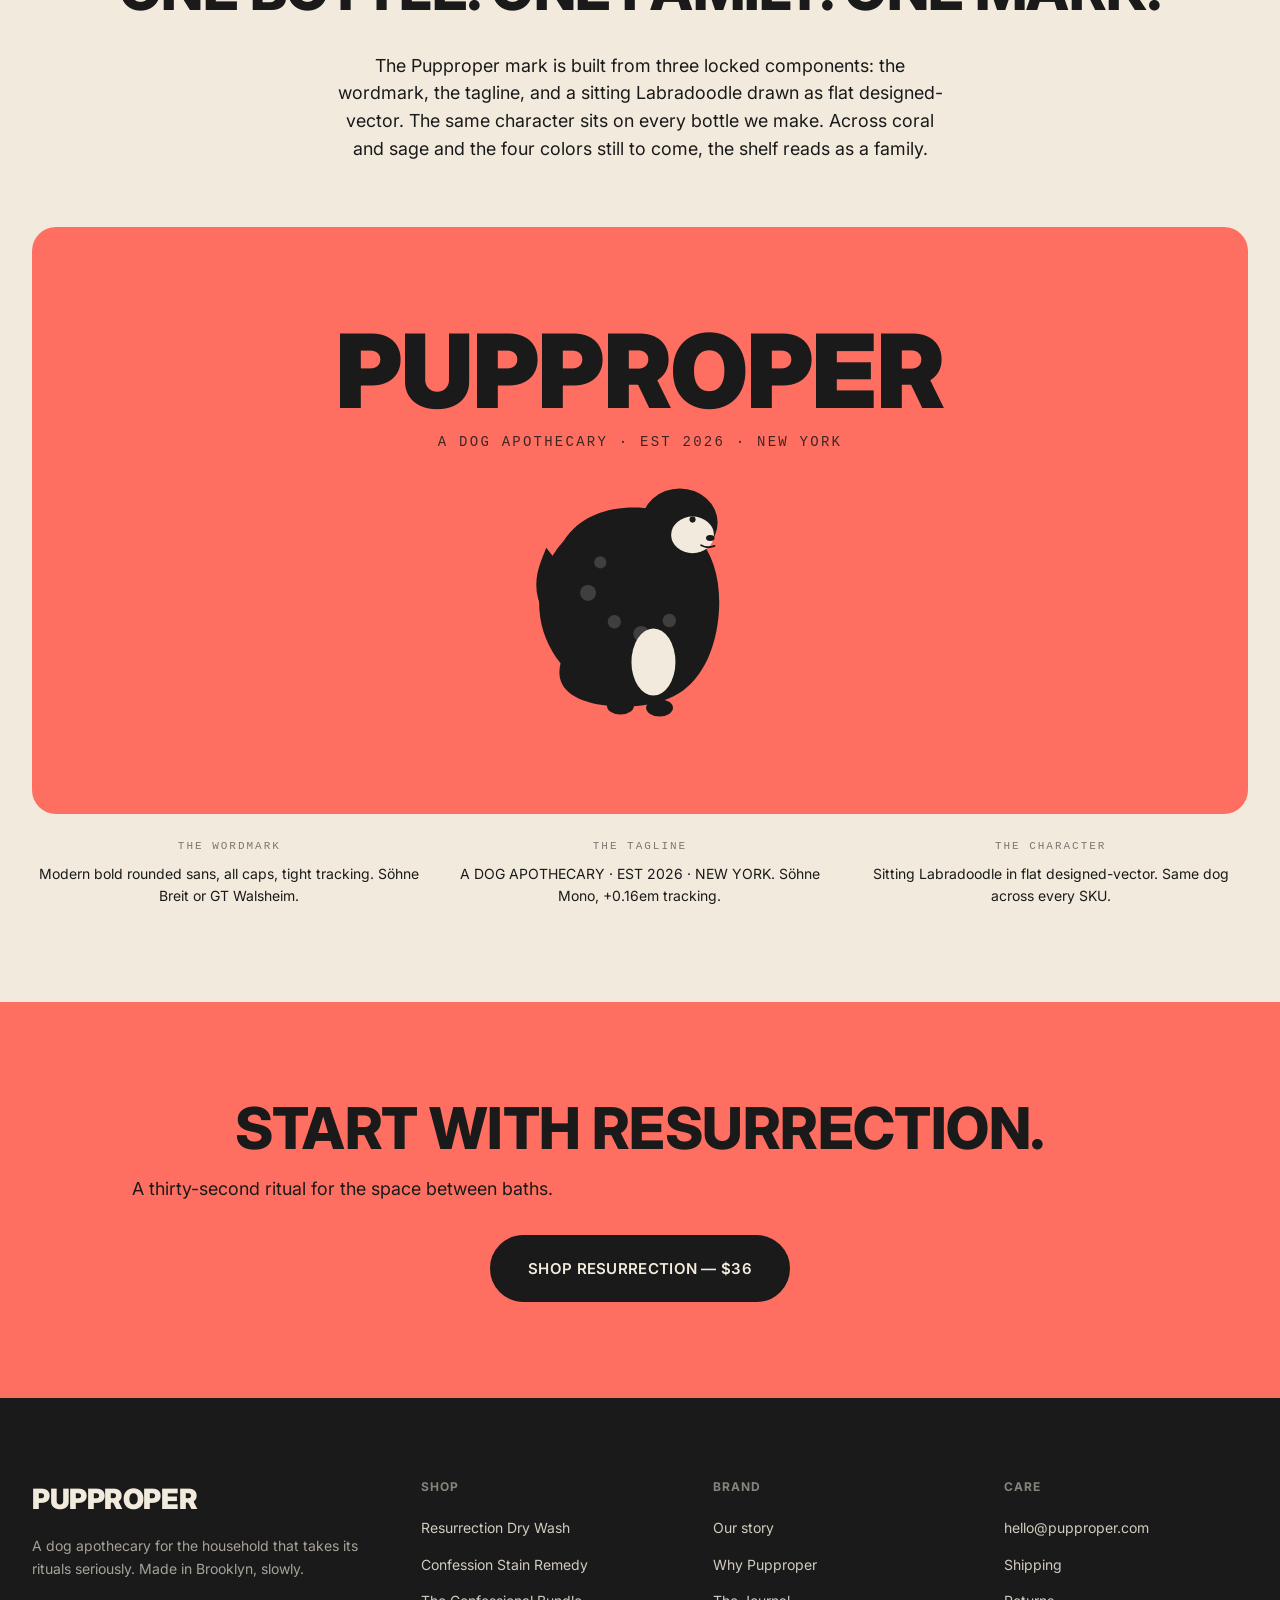
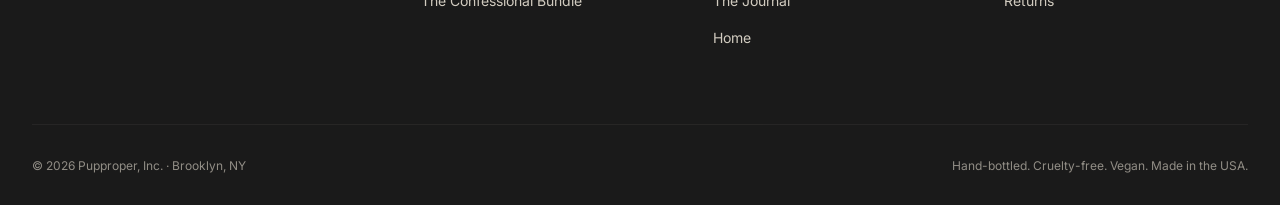
==== commit 64697c09: "Lock label/bottle/site copy parity + add From the Label sections + The Mark display - Resurrection I" ====
--- a/pages/about.html
+++ b/pages/about.html
@@ -90,6 +90,59 @@
     </div>
   </section>
 
+  <!-- THE MARK — unified brand mark on display -->
+  <section class="section bg-cream">
+    <div class="container">
+      <div class="text-center mb-lg">
+        <p class="mono section__eyebrow">The Mark</p>
+        <h2 class="display section__title">One bottle. One family. One mark.</h2>
+        <p class="section__lede mt-md" style="margin-left: auto; margin-right: auto;">The Pupproper mark is built from three locked components: the wordmark, the tagline, and a sitting Labradoodle drawn as flat designed-vector. The same character sits on every bottle we make. Across coral and sage and the four colors still to come, the shelf reads as a family.</p>
+      </div>
+
+      <!-- Unified mark display -->
+      <div style="background: var(--coral); padding: 96px 24px; border-radius: 24px; text-align: center; margin-top: 32px;">
+        <div class="wordmark" style="font-family: 'Inter', sans-serif; font-weight: 900; font-size: clamp(48px, 8vw, 110px); color: var(--ink); letter-spacing: -0.005em;">PUPPROPER</div>
+        <div class="mono" style="font-size: 14px; letter-spacing: 0.16em; color: var(--ink); margin-top: 12px; opacity: 0.85;">A DOG APOTHECARY · EST 2026 · NEW YORK</div>
+
+        <!-- Labradoodle SVG inline -->
+        <svg viewBox="-180 -180 360 380" style="width: clamp(140px, 22vw, 220px); height: auto; margin: 32px auto 0; display: block;">
+          <path d="M -130,110 C -175,55 -180,-30 -125,-90 C -100,-130 -55,-145 -10,-145 C 35,-145 70,-130 92,-100 C 124,-65 134,-15 128,38 C 122,90 100,142 55,164 C 22,180 -22,185 -65,178 C -110,170 -140,150 -130,110 Z" fill="#1A1A1A"/>
+          <circle cx="-85" cy="-5" r="13" fill="#F2EBDD" opacity="0.18"/>
+          <circle cx="-42" cy="42" r="11" fill="#F2EBDD" opacity="0.18"/>
+          <circle cx="2" cy="62" r="13" fill="#F2EBDD" opacity="0.18"/>
+          <circle cx="48" cy="40" r="11" fill="#F2EBDD" opacity="0.18"/>
+          <circle cx="-65" cy="-55" r="10" fill="#F2EBDD" opacity="0.18"/>
+          <circle cx="22" cy="-78" r="10" fill="#F2EBDD" opacity="0.18"/>
+          <ellipse cx="65" cy="-120" rx="62" ry="56" fill="#1A1A1A"/>
+          <ellipse cx="22" cy="-105" rx="22" ry="48" fill="#1A1A1A"/>
+          <ellipse cx="86" cy="-100" rx="35" ry="30" fill="#F2EBDD"/>
+          <ellipse cx="22" cy="108" rx="36" ry="55" fill="#F2EBDD"/>
+          <circle cx="86" cy="-125" r="5" fill="#1A1A1A"/>
+          <ellipse cx="115" cy="-95" rx="7" ry="5" fill="#1A1A1A"/>
+          <path d="M 100,-83 Q 110,-77 122,-82" stroke="#1A1A1A" stroke-width="3" fill="none" stroke-linecap="round"/>
+          <ellipse cx="-32" cy="180" rx="22" ry="14" fill="#1A1A1A"/>
+          <ellipse cx="32" cy="183" rx="22" ry="14" fill="#1A1A1A"/>
+          <path d="M -130,42 Q -172,0 -150,-55 Q -132,-32 -145,12" stroke="#1A1A1A" stroke-width="24" fill="none" stroke-linecap="round"/>
+        </svg>
+      </div>
+
+      <div style="display: grid; grid-template-columns: repeat(3, 1fr); gap: 16px; margin-top: 24px;">
+        <div class="card" style="text-align: center;">
+          <p class="mono" style="opacity: 0.55; margin-bottom: 8px;">THE WORDMARK</p>
+          <p style="font-size: 14px;">Modern bold rounded sans, all caps, tight tracking. Söhne Breit or GT Walsheim.</p>
+        </div>
+        <div class="card" style="text-align: center;">
+          <p class="mono" style="opacity: 0.55; margin-bottom: 8px;">THE TAGLINE</p>
+          <p style="font-size: 14px;">A DOG APOTHECARY · EST 2026 · NEW YORK. Söhne Mono, +0.16em tracking.</p>
+        </div>
+        <div class="card" style="text-align: center;">
+          <p class="mono" style="opacity: 0.55; margin-bottom: 8px;">THE CHARACTER</p>
+          <p style="font-size: 14px;">Sitting Labradoodle in flat designed-vector. Same dog across every SKU.</p>
+        </div>
+      </div>
+    </div>
+  </section>
+
   <!-- CTA -->
   <section class="section bg-coral">
     <div class="container text-center">
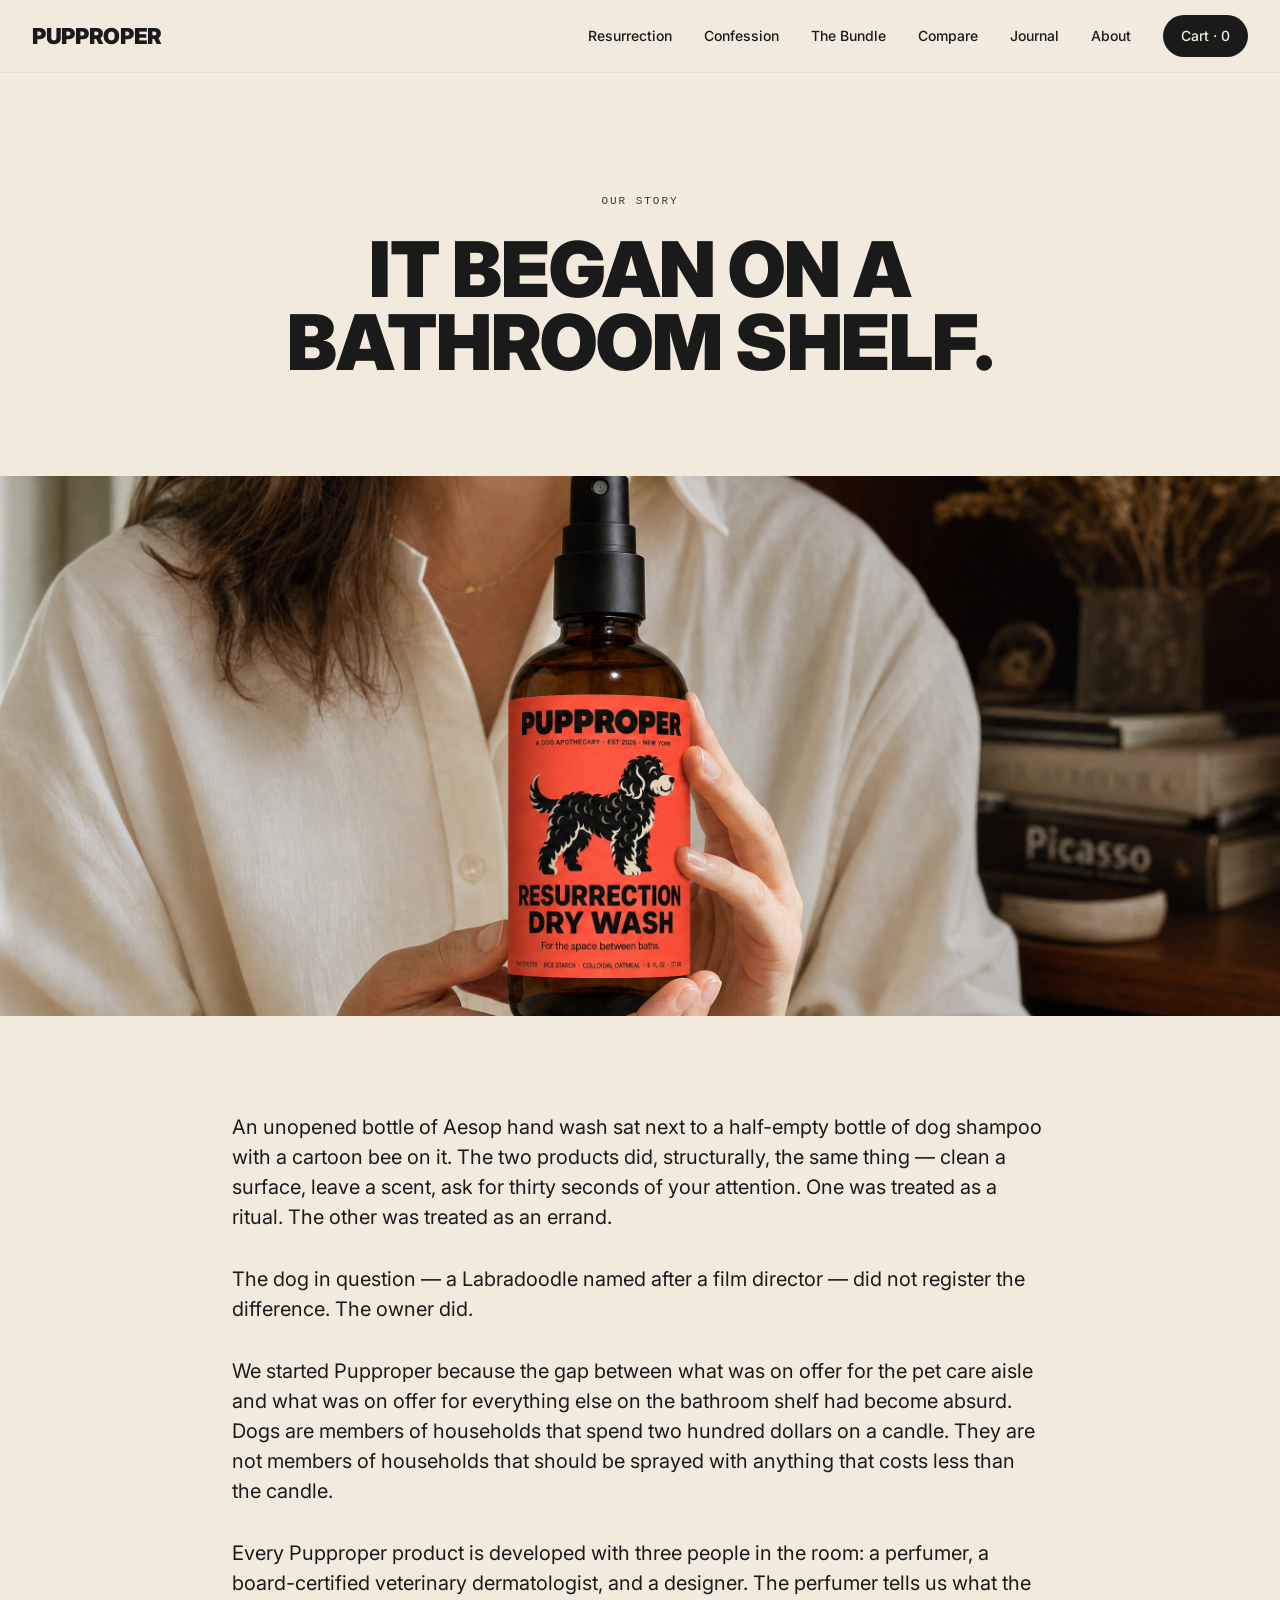
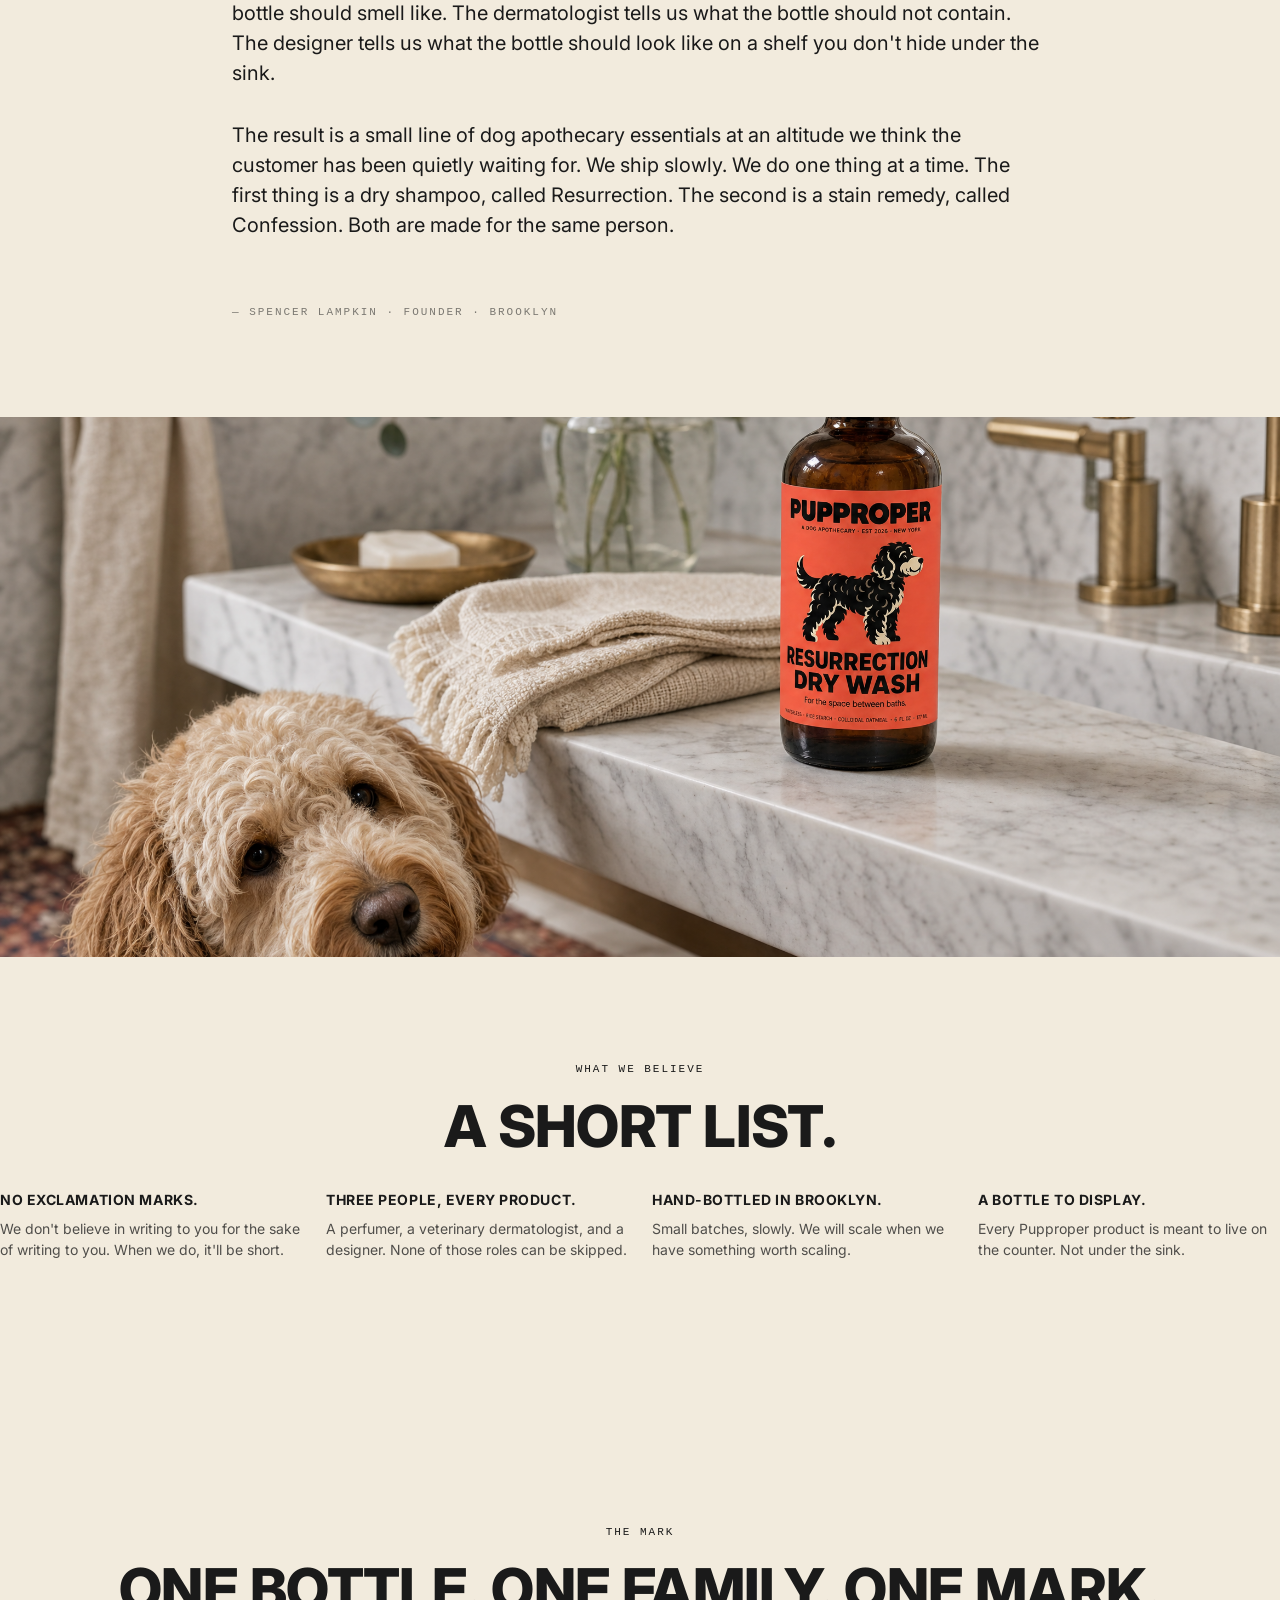
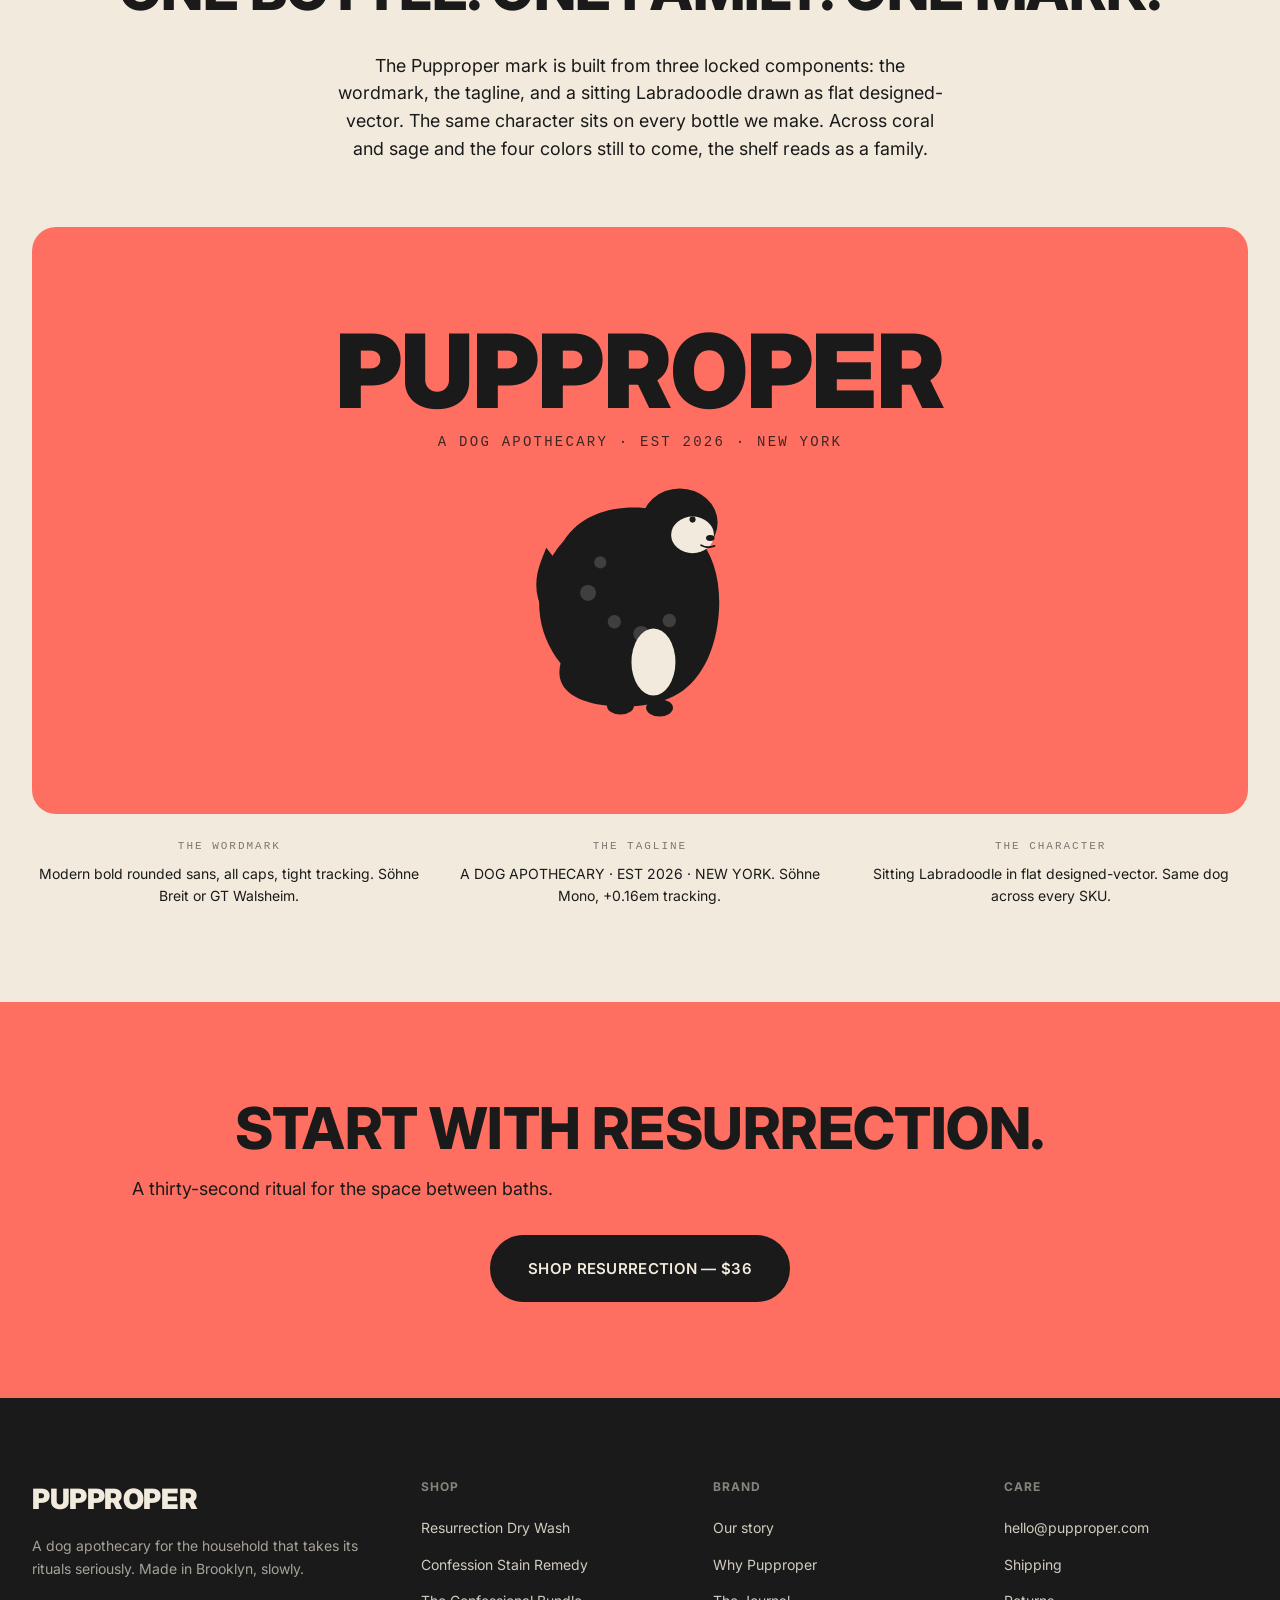
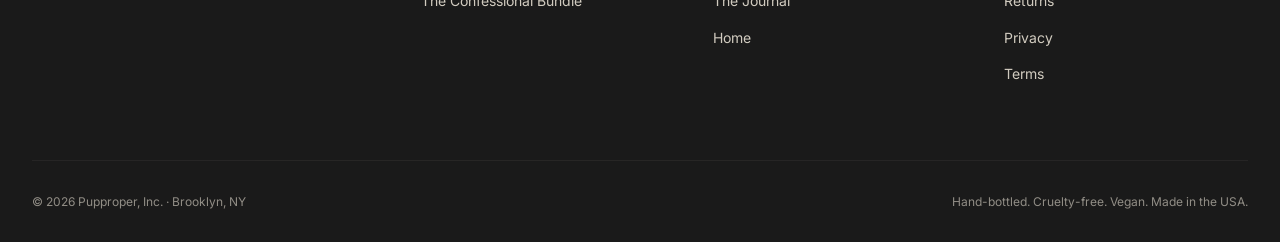
==== commit d1274406: "Add Privacy Policy + Terms of Service pages (Documents № A and № B) Two new long-form legal pages in" ====
--- a/pages/about.html
+++ b/pages/about.html
@@ -7,14 +7,23 @@
   <meta name="description" content="Pupproper began on a bathroom shelf. An unopened bottle of Aesop sat next to a half-empty bottle of dog shampoo with a cartoon bee on it." />
   <link rel="preconnect" href="https://fonts.googleapis.com" />
   <link rel="preconnect" href="https://fonts.gstatic.com" crossorigin />
-  <link href="https://fonts.googleapis.com/css2?family=Inter:wght@400;500;600;700;800;900&family=JetBrains+Mono:wght@500;600&display=swap" rel="stylesheet" />
+  <link rel="canonical" href="https://pupproper.com/pages/about" />
+  <meta property="og:type" content="article" />
+  <meta property="og:url" content="https://pupproper.com/pages/about" />
+  <meta property="og:title" content="Our Story — Pupproper" />
+  <meta property="og:description" content="Pupproper began on a bathroom shelf. An unopened bottle of Aesop sat next to a half-empty bottle of dog shampoo with a cartoon bee on it." />
+  <meta property="og:image" content="https://pupproper.com/images/creative/creative-v4-founder-pov.png" />
+  <meta name="twitter:card" content="summary_large_image" />
+  <link href="https://fonts.googleapis.com/css2?family=Inter:wght@400;500;600;700;800;900&family=Outfit:wght@400;500;600;700;800;900&family=JetBrains+Mono:wght@500;600&display=swap" rel="stylesheet" />
   <link rel="stylesheet" href="../assets/css/main.css" />
+  <link rel="stylesheet" href="../assets/css/mobile-pass.css" />
 </head>
 <body>
 
   <header class="site-header">
     <div class="container site-header__inner">
       <a href="../index.html" class="site-header__logo">PUPPROPER</a>
+        <button class="nav-toggle" aria-label="Open menu" aria-expanded="false" aria-controls="nav-drawer"><span class="nav-toggle__bar"></span><span class="nav-toggle__bar"></span><span class="nav-toggle__bar"></span></button>
       <nav class="site-nav">
         <a href="resurrection.html">Resurrection</a>
         <a href="confession.html">Confession</a>
@@ -183,6 +192,8 @@
             <li><a href="mailto:hello@pupproper.com">hello@pupproper.com</a></li>
             <li><a href="#">Shipping</a></li>
             <li><a href="#">Returns</a></li>
+            <li><a href="privacy.html">Privacy</a></li>
+            <li><a href="terms.html">Terms</a></li>
           </ul>
         </div>
       </div>
@@ -193,13 +204,25 @@
     </div>
   </footer>
 
-  <!-- Pupproper site config + checkout shim -->
+  <!-- Pupproper site config + tracking + checkout -->
   <script src="/assets/js/config.js"></script>
+  <script src="/assets/js/tracking.js"></script>
   <script src="/assets/js/checkout.js"></script>
-  <!-- Meta Pixel — replace REPLACE_ME_PIXEL_ID in /assets/js/config.js -->
+
+  <!-- Meta Pixel -->
   <script>
   !function(f,b,e,v,n,t,s){if(f.fbq)return;n=f.fbq=function(){n.callMethod?n.callMethod.apply(n,arguments):n.queue.push(arguments)};if(!f._fbq)f._fbq=n;n.push=n;n.loaded=!0;n.version="2.0";n.queue=[];t=b.createElement(e);t.async=!0;t.src=v;s=b.getElementsByTagName(e)[0];s.parentNode.insertBefore(t,s)}(window,document,"script","https://connect.facebook.net/en_US/fbevents.js");
   if(window.PUPPROPER_CONFIG&&window.PUPPROPER_CONFIG.META_PIXEL_ID&&window.PUPPROPER_CONFIG.META_PIXEL_ID.indexOf("REPLACE_ME")!==0){fbq("init",window.PUPPROPER_CONFIG.META_PIXEL_ID);fbq("track","PageView");}
   </script>
+
+  <!-- GA4 -->
+  <script>
+  (function(){var cfg=window.PUPPROPER_CONFIG||{};if(cfg.GA4_MEASUREMENT_ID&&cfg.GA4_MEASUREMENT_ID.indexOf("REPLACE_ME")!==0){var s=document.createElement('script');s.async=!0;s.src='https://www.googletagmanager.com/gtag/js?id='+cfg.GA4_MEASUREMENT_ID;document.head.appendChild(s);window.dataLayer=window.dataLayer||[];window.gtag=function(){dataLayer.push(arguments)};gtag('js',new Date());gtag('config',cfg.GA4_MEASUREMENT_ID,{send_page_view:!0});}})();
+  </script>
+
+  <!-- Plausible -->
+  <script>
+  (function(){var cfg=window.PUPPROPER_CONFIG||{};if(cfg.PLAUSIBLE_DOMAIN&&cfg.PLAUSIBLE_DOMAIN.indexOf("REPLACE_ME")!==0){var s=document.createElement('script');s.defer=!0;s.setAttribute('data-domain',cfg.PLAUSIBLE_DOMAIN);s.src='https://plausible.io/js/script.js';document.head.appendChild(s);}})();
+  </script>
 </body>
 </html>
--- a/assets/css/mobile-pass.css
+++ b/assets/css/mobile-pass.css
@@ -0,0 +1,330 @@
+/* PUPPROPER — Mobile UX pass (v4 patch)
+ * ─────────────────────────────────────────────────────────────────
+ * Fixes the 3 mobile blockers identified in brand/10-design-direction-v4.md:
+ *   1. Hamburger drawer (replaces hidden-nav at ≤768px)
+ *   2. Bottom tab bar (mobile only, ≤720px)
+ *   3. Sticky add-to-bag on PDPs (mobile only)
+ *   4. 44px touch target enforcement
+ * Loads after main.css; overrides without re-architecting.
+ * ─────────────────────────────────────────────────────────────────
+ */
+
+/* ════════════════════ HAMBURGER + DRAWER ════════════════════ */
+
+.nav-toggle {
+  display: none;
+  background: transparent;
+  border: 0;
+  width: 44px;
+  height: 44px;
+  cursor: pointer;
+  align-items: center;
+  justify-content: center;
+  position: relative;
+  margin: 0 -10px 0 0;
+}
+.nav-toggle__bar {
+  position: absolute;
+  left: 12px;
+  width: 22px;
+  height: 2px;
+  background: var(--ink);
+  transition: transform .25s ease, top .25s ease, opacity .2s ease;
+  border-radius: 2px;
+}
+.nav-toggle__bar:nth-child(1) { top: 16px; }
+.nav-toggle__bar:nth-child(2) { top: 21px; }
+.nav-toggle__bar:nth-child(3) { top: 26px; }
+
+body.nav-open .nav-toggle__bar:nth-child(1) { top: 21px; transform: rotate(45deg); }
+body.nav-open .nav-toggle__bar:nth-child(2) { opacity: 0; }
+body.nav-open .nav-toggle__bar:nth-child(3) { top: 21px; transform: rotate(-45deg); }
+
+@media (max-width: 768px) {
+  .nav-toggle { display: inline-flex; }
+}
+
+/* The drawer itself */
+.nav-drawer {
+  position: fixed;
+  top: 0; right: 0;
+  width: 100%; max-width: 420px; height: 100vh; height: 100dvh;
+  background: var(--cream, #F2EBDD);
+  z-index: 90;
+  transform: translateX(100%);
+  transition: transform .35s cubic-bezier(0.32, 0.72, 0.18, 1);
+  overflow-y: auto;
+  padding: 88px 28px 96px;
+  -webkit-overflow-scrolling: touch;
+  box-shadow: -24px 0 60px rgba(26, 26, 26, 0.08);
+}
+body.nav-open .nav-drawer { transform: translateX(0); }
+
+.nav-drawer__list {
+  list-style: none;
+  margin: 0;
+  padding: 0;
+}
+.nav-drawer__list li { margin: 0; padding: 0; }
+.nav-drawer__list a {
+  display: block;
+  padding: 18px 0;
+  font-family: 'Söhne Breit', 'Outfit', 'Inter', sans-serif;
+  font-weight: 800;
+  font-size: 28px;
+  letter-spacing: -0.005em;
+  color: var(--ink, #1A1A1A);
+  text-decoration: none;
+  border-bottom: 1px solid rgba(26, 26, 26, 0.08);
+  min-height: 56px;
+}
+.nav-drawer__list a:active { opacity: 0.55; }
+
+.nav-drawer__meta {
+  position: absolute;
+  bottom: 32px;
+  left: 28px;
+  right: 28px;
+  font-family: 'Söhne Mono', 'JetBrains Mono', monospace;
+  font-size: 11px;
+  letter-spacing: 0.16em;
+  text-transform: uppercase;
+  opacity: 0.55;
+}
+
+/* Scrim behind the drawer */
+.nav-scrim {
+  position: fixed;
+  inset: 0;
+  background: rgba(26, 26, 26, 0.42);
+  z-index: 85;
+  opacity: 0;
+  visibility: hidden;
+  transition: opacity .25s ease, visibility .25s ease;
+}
+body.nav-open .nav-scrim { opacity: 1; visibility: visible; }
+body.nav-open { overflow: hidden; }
+
+/* Hide drawer/scrim entirely on desktop so they can't show */
+@media (min-width: 769px) {
+  .nav-drawer, .nav-scrim { display: none; }
+}
+
+
+/* ════════════════════ BOTTOM TAB BAR (mobile) ════════════════════ */
+
+.bottom-tabs {
+  display: none;
+}
+@media (max-width: 720px) {
+  .bottom-tabs {
+    display: grid;
+    grid-template-columns: repeat(5, 1fr);
+    position: fixed;
+    bottom: 0; left: 0; right: 0;
+    background: rgba(26, 26, 26, 0.96);
+    backdrop-filter: blur(12px);
+    -webkit-backdrop-filter: blur(12px);
+    z-index: 70;
+    padding: 8px env(safe-area-inset-right, 0) calc(8px + env(safe-area-inset-bottom, 0)) env(safe-area-inset-left, 0);
+    box-shadow: 0 -8px 24px rgba(0, 0, 0, 0.18);
+  }
+  .bottom-tabs__item {
+    display: flex;
+    flex-direction: column;
+    align-items: center;
+    justify-content: center;
+    gap: 4px;
+    min-height: 56px;
+    color: var(--cream, #F2EBDD);
+    text-decoration: none;
+    font-family: 'Söhne Mono', 'JetBrains Mono', monospace;
+    font-size: 10px;
+    letter-spacing: 0.12em;
+    text-transform: uppercase;
+    opacity: 0.78;
+    transition: opacity .15s ease;
+    position: relative;
+  }
+  .bottom-tabs__item:active { opacity: 1; }
+  .bottom-tabs__icon { font-size: 18px; line-height: 1; }
+  .bottom-tabs__badge {
+    position: absolute;
+    top: 4px;
+    right: 18px;
+    background: var(--coral, #FF6F61);
+    color: var(--ink, #1A1A1A);
+    font-size: 9px;
+    font-weight: 700;
+    letter-spacing: 0.04em;
+    padding: 1px 5px;
+    border-radius: 6px;
+    line-height: 1.3;
+  }
+
+  /* Add bottom padding to body so content isn't hidden under the tab bar */
+  body { padding-bottom: 80px; }
+  body.nav-open .bottom-tabs { transform: translateY(100%); transition: transform .3s ease; }
+}
+
+
+/* ════════════════════ STICKY ADD-TO-BAG (PDP only) ════════════════════ */
+
+.sticky-buy {
+  display: none;
+}
+@media (max-width: 720px) {
+  body[data-pdp] .sticky-buy {
+    display: flex;
+    align-items: center;
+    gap: 12px;
+    position: fixed;
+    bottom: 76px; /* sits above the bottom tab bar */
+    left: 0; right: 0;
+    padding: 10px 16px calc(10px + env(safe-area-inset-bottom, 0)) 16px;
+    background: var(--cream, #F2EBDD);
+    border-top: 1px solid rgba(26, 26, 26, 0.08);
+    z-index: 65;
+    box-shadow: 0 -6px 18px rgba(26, 26, 26, 0.06);
+    transform: translateY(0);
+    transition: transform .25s ease, opacity .2s ease;
+  }
+  .sticky-buy__thumb {
+    width: 44px; height: 44px;
+    border-radius: 8px;
+    flex: 0 0 44px;
+    background-size: cover;
+    background-position: center;
+    background-color: var(--coral, #FF6F61);
+  }
+  body[data-pdp="confession"] .sticky-buy__thumb { background-color: var(--sage, #6CC24A); }
+  body[data-pdp="bundle"] .sticky-buy__thumb { background-color: var(--cream, #F2EBDD); border: 1px solid rgba(26, 26, 26, 0.12); }
+  .sticky-buy__info {
+    flex: 1 1 auto;
+    min-width: 0;
+  }
+  .sticky-buy__name {
+    font-weight: 700;
+    font-size: 13px;
+    line-height: 1.2;
+    margin: 0 0 2px;
+    white-space: nowrap;
+    overflow: hidden;
+    text-overflow: ellipsis;
+  }
+  .sticky-buy__price {
+    font-family: 'Söhne Mono', 'JetBrains Mono', monospace;
+    font-size: 12px;
+    opacity: 0.75;
+  }
+  .sticky-buy__cta {
+    background: var(--ink, #1A1A1A);
+    color: var(--cream, #F2EBDD);
+    padding: 14px 18px;
+    min-height: 48px;
+    border-radius: 999px;
+    border: 0;
+    font-weight: 700;
+    font-size: 13px;
+    letter-spacing: 0.04em;
+    text-transform: uppercase;
+    cursor: pointer;
+    flex: 0 0 auto;
+  }
+  .sticky-buy__cta:active { opacity: 0.88; }
+
+  /* Hide when nav drawer is open */
+  body.nav-open .sticky-buy { transform: translateY(140%); }
+}
+
+
+/* ════════════════════ 44PX TOUCH TARGET ENFORCEMENT ════════════════════ */
+
+@media (max-width: 768px) {
+  /* Cart pill in header — was ~32px, bump to 44px */
+  .site-nav__cart {
+    min-height: 44px;
+    padding: 12px 18px !important;
+    font-size: 13px !important;
+  }
+
+  /* SKU card buttons — were 12×22 (~36px), bump to 14×22 */
+  .sku-card .btn {
+    padding: 14px 22px;
+    min-height: 44px;
+  }
+
+  /* Footer links — expand tap target */
+  .site-footer__col ul li a {
+    display: inline-block;
+    padding: 6px 0;
+    min-height: 44px;
+    display: flex;
+    align-items: center;
+  }
+
+  /* FAQ summary chevron tap area */
+  .faq-item summary {
+    min-height: 56px;
+    display: flex;
+    align-items: center;
+  }
+
+  /* Subtle: any .btn--outline pill on mobile */
+  .btn--outline {
+    min-height: 44px;
+  }
+}
+
+
+/* ════════════════════ NICETIES ════════════════════ */
+
+/* Respect reduced-motion for the drawer slide */
+@media (prefers-reduced-motion: reduce) {
+  .nav-drawer, .nav-scrim, .sticky-buy, .bottom-tabs {
+    transition: none !important;
+  }
+}
+
+/* Improve focus rings for keyboard users */
+.nav-toggle:focus-visible,
+.nav-drawer__list a:focus-visible,
+.bottom-tabs__item:focus-visible,
+.sticky-buy__cta:focus-visible {
+  outline: 2px solid var(--coral, #FF6F61);
+  outline-offset: 2px;
+  border-radius: 4px;
+}
+
+
+/* ════════════════════ VIDEO LOOPS (v4 motion pass) ════════════════════ */
+
+.bleed-video {
+  width: 100%;
+  height: auto;
+  display: block;
+  aspect-ratio: 16 / 9;
+  object-fit: cover;
+}
+.bleed-video--wide { aspect-ratio: 21 / 9; }
+
+.pdp__video {
+  width: 100%;
+  height: auto;
+  display: block;
+  aspect-ratio: 9 / 16;
+  object-fit: cover;
+  border-radius: 12px;
+  background: rgba(26, 26, 26, 0.04);
+}
+
+/* Reduced motion: pause autoplay videos */
+@media (prefers-reduced-motion: reduce) {
+  .bleed-video, .pdp__video {
+    animation-play-state: paused;
+  }
+  /* Hide the video element entirely and let the poster show */
+  .bleed-video[autoplay], .pdp__video[autoplay] {
+    /* keep the poster visible by NOT setting display:none, but pause via JS */
+  }
+}
